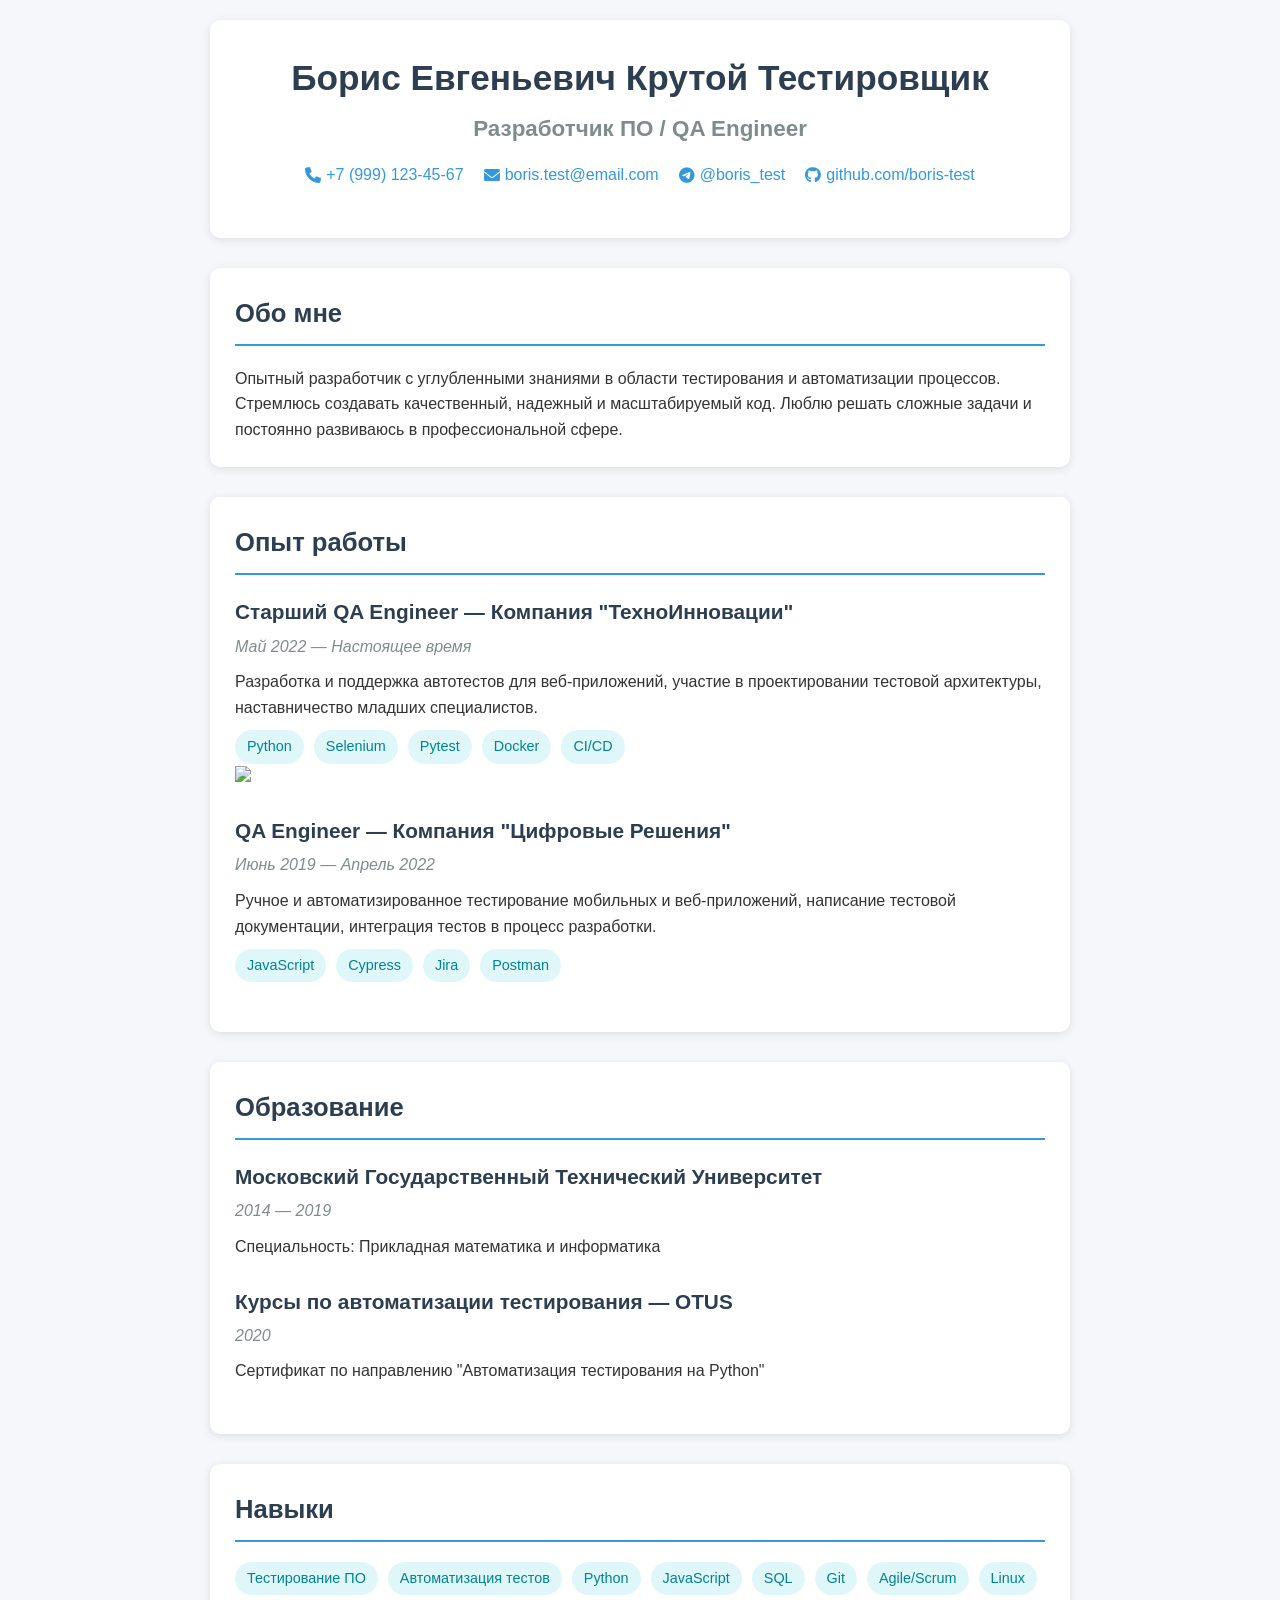
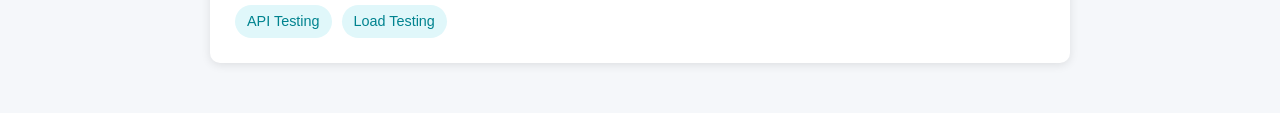
==== index.html @ 66f3059c "Update index.html" ====
<!DOCTYPE html>
<html lang="ru">
<head>
    <meta charset="UTF-8">
    <meta name="viewport" content="width=device-width, initial-scale=1.0">
    <title>Резюме — Борис Евгеньевич Крутой Тестировщик</title>
    <style>
        /* Сброс стилей */
        * {
            margin: 0;
            padding: 0;
            box-sizing: border-box;
            font-family: 'Segoe UI', Tahoma, Geneva, Verdana, sans-serif;
        }

        body {
            background-color: #f5f7fa;
            color: #333;
            line-height: 1.6;
        }

        .container {
            max-width: 900px;
            margin: 0 auto;
            padding: 20px;
        }

        /* Шапка */
        header {
            text-align: center;
            padding: 30px 0;
            background-color: #fff;
            border-radius: 10px;
            box-shadow: 0 2px 10px rgba(0, 0, 0, 0.1);
            margin-bottom: 30px;
        }

        header h1 {
            font-size: 2.2rem;
            color: #2c3e50;
            margin-bottom: 5px;
        }

        header h2 {
            font-size: 1.4rem;
            color: #7f8c8d;
            margin-bottom: 15px;
        }

        /* Контакты */
        .contacts {
            display: flex;
            justify-content: center;
            gap: 20px;
            margin-bottom: 20px;
            flex-wrap: wrap;
        }

        .contact-item {
            display: flex;
            align-items: center;
            color: #3498db;
            text-decoration: none;
        }

        .contact-item i {
            margin-right: 5px;
        }

        /* Основной контент */
        .section {
            background-color: #fff;
            border-radius: 10px;
            box-shadow: 0 2px 10px rgba(0, 0, 0, 0.1);
            padding: 25px;
            margin-bottom: 30px;
        }

        .section h2 {
            color: #2c3e50;
            margin-bottom: 20px;
            font-size: 1.6rem;
            border-bottom: 2px solid #3498db;
            padding-bottom: 10px;
        }

        /* Опыт работы */
        .job {
            margin-bottom: 25px;
        }

        .job h3 {
            color: #2c3e50;
            font-size: 1.3rem;
            margin-bottom: 5px;
        }

        .job .period {
            color: #7f8c8d;
            font-style: italic;
            margin-bottom: 10px;
        }

        .job p {
            margin-bottom: 10px;
        }

        /* Образование */
        .education-item {
            margin-bottom: 25px;
        }

        .education-item h3 {
            color: #2c3e50;
            font-size: 1.3rem;
            margin-bottom: 5px;
        }

        .education-item .period {
            color: #7f8c8d;
            font-style: italic;
            margin-bottom: 10px;
        }

        /* Навыки */
        .skills-list {
            display: flex;
            flex-wrap: wrap;
            gap: 10px;
        }

        .skill {
            background-color: #e0f7fa;
            color: #00838f;
            padding: 5px 12px;
            border-radius: 20px;
            font-size: 0.9rem;
        }

        /* Адаптивность */
        @media (max-width: 768px) {
            .contacts {
                flex-direction: column;
                align-items: center;
            }

            .section {
                padding: 15px;
            }
        }
    </style>
    <link rel="stylesheet" href="https://cdnjs.cloudflare.com/ajax/libs/font-awesome/6.0.0-beta3/css/all.min.css">
</head>
<body>
    <div class="container">
        <header>
            <h1>Борис Евгеньевич Крутой Тестировщик</h1>
            <h2>Разработчик ПО / QA Engineer</h2>
            <div class="contacts">
                <a href="tel:+79991234567" class="contact-item">
                    <i class="fas fa-phone"></i> +7 (999) 123-45-67
                </a>
                <a href="mailto:boris.test@email.com" class="contact-item">
                    <i class="fas fa-envelope"></i> boris.test@email.com
                </a>
                <a href="https://t.me/boris_test" target="_blank" class="contact-item">
                    <i class="fab fa-telegram"></i> @boris_test
                </a>
                <a href="https://github.com/boris-test" target="_blank" class="contact-item">
                    <i class="fab fa-github"></i> github.com/boris-test
                </a>
            </div>
        </header>

        <section class="section">
            <h2>Обо мне</h2>
            <p>
                Опытный разработчик с углубленными знаниями в области тестирования и автоматизации процессов.
                Стремлюсь создавать качественный, надежный и масштабируемый код.
                Люблю решать сложные задачи и постоянно развиваюсь в профессиональной сфере.
            </p>
        </section>

        <section class="section">
            <h2>Опыт работы</h2>

            <div class="job">
                <h3>Старший QA Engineer — Компания "ТехноИнновации"</h3>
                <div class="period">Май 2022 — Настоящее время</div>
                <p>Разработка и поддержка автотестов для веб-приложений, участие в проектировании тестовой архитектуры, наставничество младших специалистов.</p>
                <div class="skills-list">
                    <span class="skill">Python</span>
                    <span class="skill">Selenium</span>
                    <span class="skill">Pytest</span>
                    <span class="skill">Docker</span>
                    <span class="skill">CI/CD</span>
                </div>
            <img src="https://www.google.ru/url?sa=i&url=https%3A%2F%2Flosyash-library.fandom.com%2Fru%2Fwiki%2F%25D0%259A%25D0%25BE%25D0%25BF%25D0%25B0%25D1%2582%25D1%258B%25D1%2587&psig=AOvVaw0lt6bCyB-f9NpQWe_VuQlO&ust=1757838283873000&source=images&cd=vfe&opi=89978449&ved=0CBUQjRxqFwoTCOiSsYWo1Y8DFQAAAAAdAAAAABAE"></img>
            </div>

            <div class="job">
                <h3>QA Engineer — Компания "Цифровые Решения"</h3>
                <div class="period">Июнь 2019 — Апрель 2022</div>
                <p>Ручное и автоматизированное тестирование мобильных и веб-приложений, написание тестовой документации, интеграция тестов в процесс разработки.</p>
                <div class="skills-list">
                    <span class="skill">JavaScript</span>
                    <span class="skill">Cypress</span>
                    <span class="skill">Jira</span>
                    <span class="skill">Postman</span>
                </div>
            </div>
        </section>

        <section class="section">
            <h2>Образование</h2>

            <div class="education-item">
                <h3>Московский Государственный Технический Университет</h3>
                <div class="period">2014 — 2019</div>
                <p>Специальность: Прикладная математика и информатика</p>
            </div>

            <div class="education-item">
                <h3>Курсы по автоматизации тестирования — OTUS</h3>
                <div class="period">2020</div>
                <p>Сертификат по направлению "Автоматизация тестирования на Python"</p>
            </div>
        </section>

        <section class="section">
            <h2>Навыки</h2>
            <div class="skills-list">
                <span class="skill">Тестирование ПО</span>
                <span class="skill">Автоматизация тестов</span>
                <span class="skill">Python</span>
                <span class="skill">JavaScript</span>
                <span class="skill">SQL</span>
                <span class="skill">Git</span>
                <span class="skill">Agile/Scrum</span>
                <span class="skill">Linux</span>
                <span class="skill">API Testing</span>
                <span class="skill">Load Testing</span>
            </div>
        </section>
    </div>
</body>
</html>
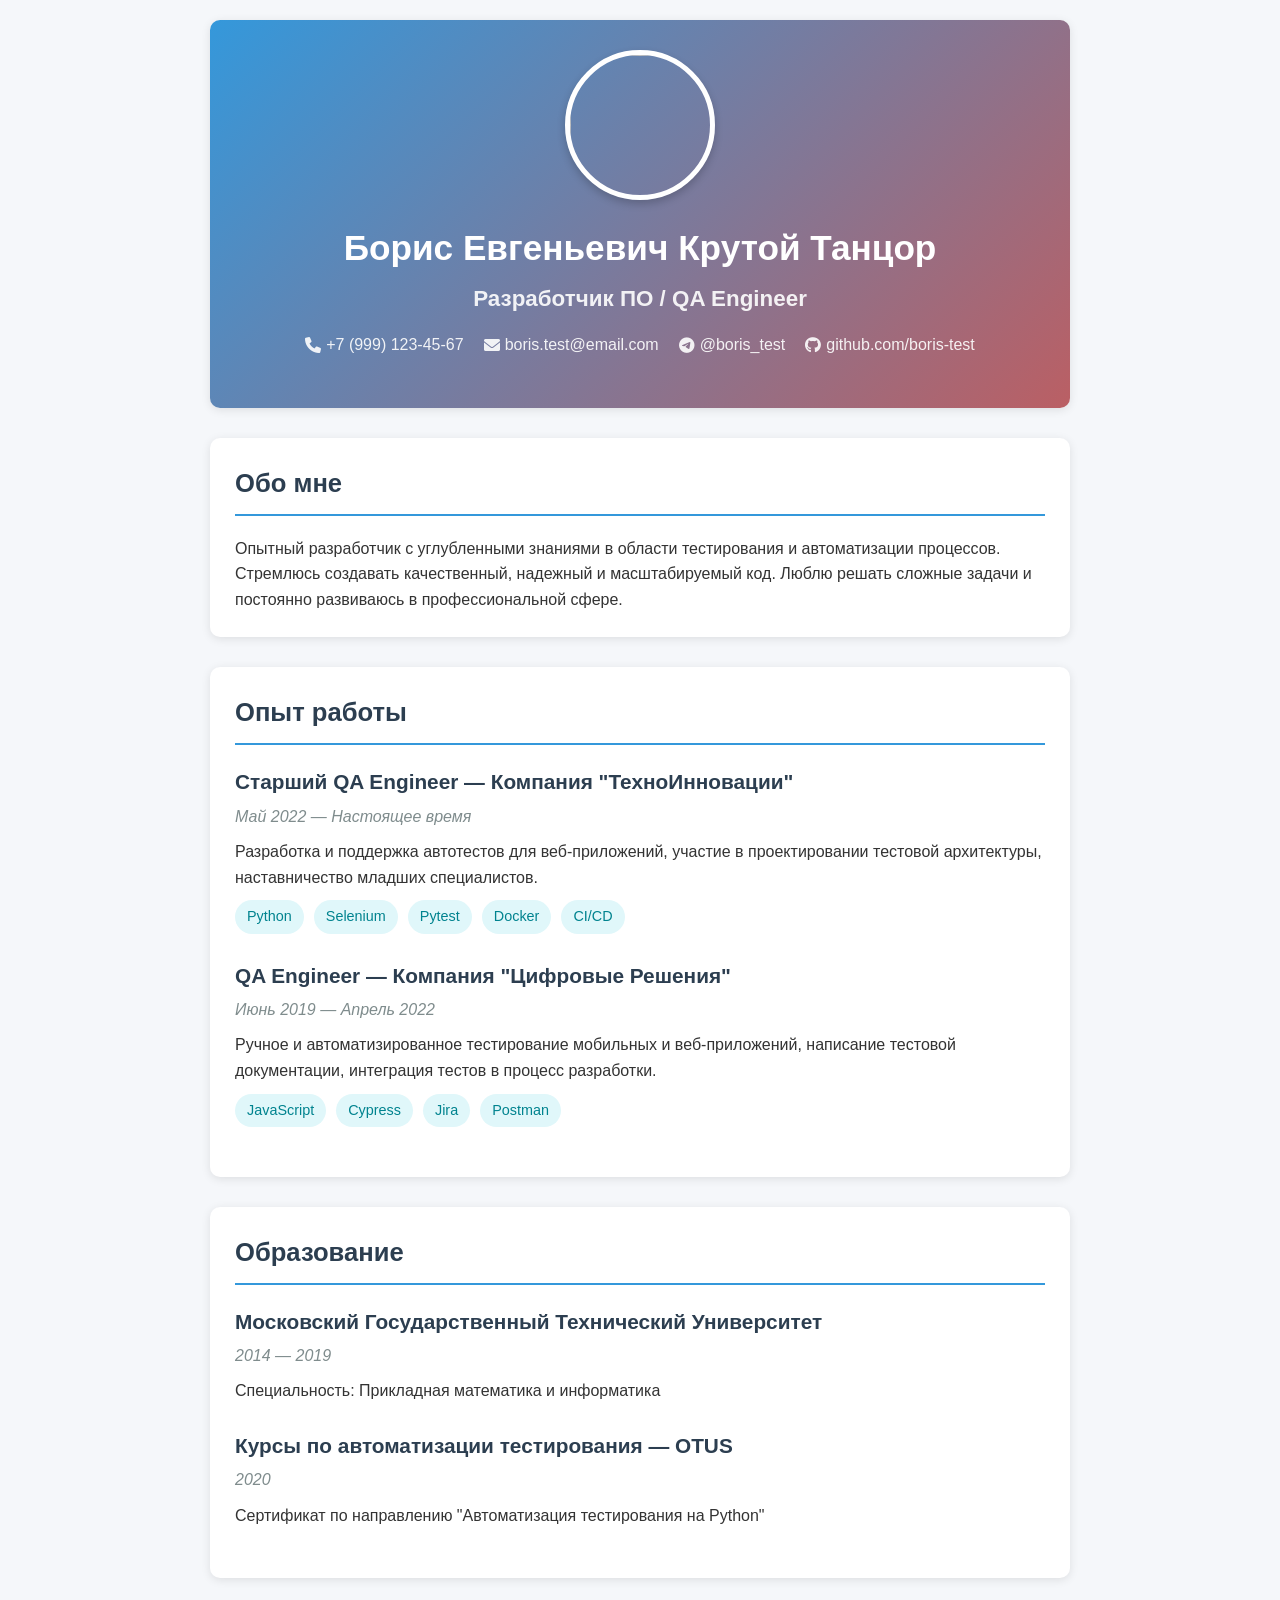
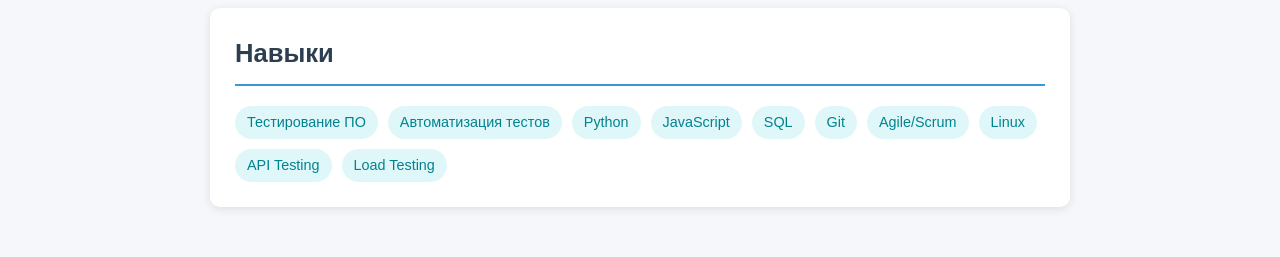
==== commit 364a24b7: "Update index.html" ====
--- a/index.html
+++ b/index.html
@@ -3,7 +3,7 @@
 <head>
     <meta charset="UTF-8">
     <meta name="viewport" content="width=device-width, initial-scale=1.0">
-    <title>Резюме — Борис Евгеньевич Крутой Тестировщик</title>
+    <title>Резюме — Борис Евгеньевич Крутой Танцор</title>
     <style>
         /* Сброс стилей */
         * {
@@ -25,26 +25,46 @@
             padding: 20px;
         }
 
-        /* Шапка */
+        /* Шапка с диско-эффектом */
         header {
             text-align: center;
             padding: 30px 0;
-            background-color: #fff;
+            background: linear-gradient(-45deg, #3498db, #9b59b6, #e74c3c, #3498db);
+            background-size: 400% 400%;
             border-radius: 10px;
             box-shadow: 0 2px 10px rgba(0, 0, 0, 0.1);
             margin-bottom: 30px;
+            color: white;
+            animation: gradient 15s ease infinite;
+        }
+
+        @keyframes gradient {
+            0% { background-position: 0% 50%; }
+            50% { background-position: 100% 50%; }
+            100% { background-position: 0% 50%; }
         }
 
         header h1 {
             font-size: 2.2rem;
-            color: #2c3e50;
             margin-bottom: 5px;
         }
 
         header h2 {
             font-size: 1.4rem;
-            color: #7f8c8d;
             margin-bottom: 15px;
+            opacity: 0.9;
+        }
+
+        /* Фото */
+        .photo {
+            width: 150px;
+            height: 150px;
+            border-radius: 50%;
+            object-fit: cover;
+            border: 5px solid white;
+            box-shadow: 0 4px 8px rgba(0, 0, 0, 0.2);
+            margin: 0 auto 20px;
+            display: block;
         }
 
         /* Контакты */
@@ -59,8 +79,14 @@
         .contact-item {
             display: flex;
             align-items: center;
-            color: #3498db;
+            color: white;
             text-decoration: none;
+            opacity: 0.9;
+            transition: opacity 0.3s;
+        }
+
+        .contact-item:hover {
+            opacity: 1;
         }
 
         .contact-item i {
@@ -154,7 +180,8 @@
 <body>
     <div class="container">
         <header>
-            <h1>Борис Евгеньевич Крутой Тестировщик</h1>
+            <img src="https://www.meme-arsenal.com/memes/cde3b33da895db4797d866ee30918ec6.jpg" class="photo">
+            <h1>Борис Евгеньевич Крутой Танцор</h1>
             <h2>Разработчик ПО / QA Engineer</h2>
             <div class="contacts">
                 <a href="tel:+79991234567" class="contact-item">
@@ -195,7 +222,6 @@
                     <span class="skill">Docker</span>
                     <span class="skill">CI/CD</span>
                 </div>
-            <img src="https://www.google.ru/url?sa=i&url=https%3A%2F%2Flosyash-library.fandom.com%2Fru%2Fwiki%2F%25D0%259A%25D0%25BE%25D0%25BF%25D0%25B0%25D1%2582%25D1%258B%25D1%2587&psig=AOvVaw0lt6bCyB-f9NpQWe_VuQlO&ust=1757838283873000&source=images&cd=vfe&opi=89978449&ved=0CBUQjRxqFwoTCOiSsYWo1Y8DFQAAAAAdAAAAABAE"></img>
             </div>
 
             <div class="job">
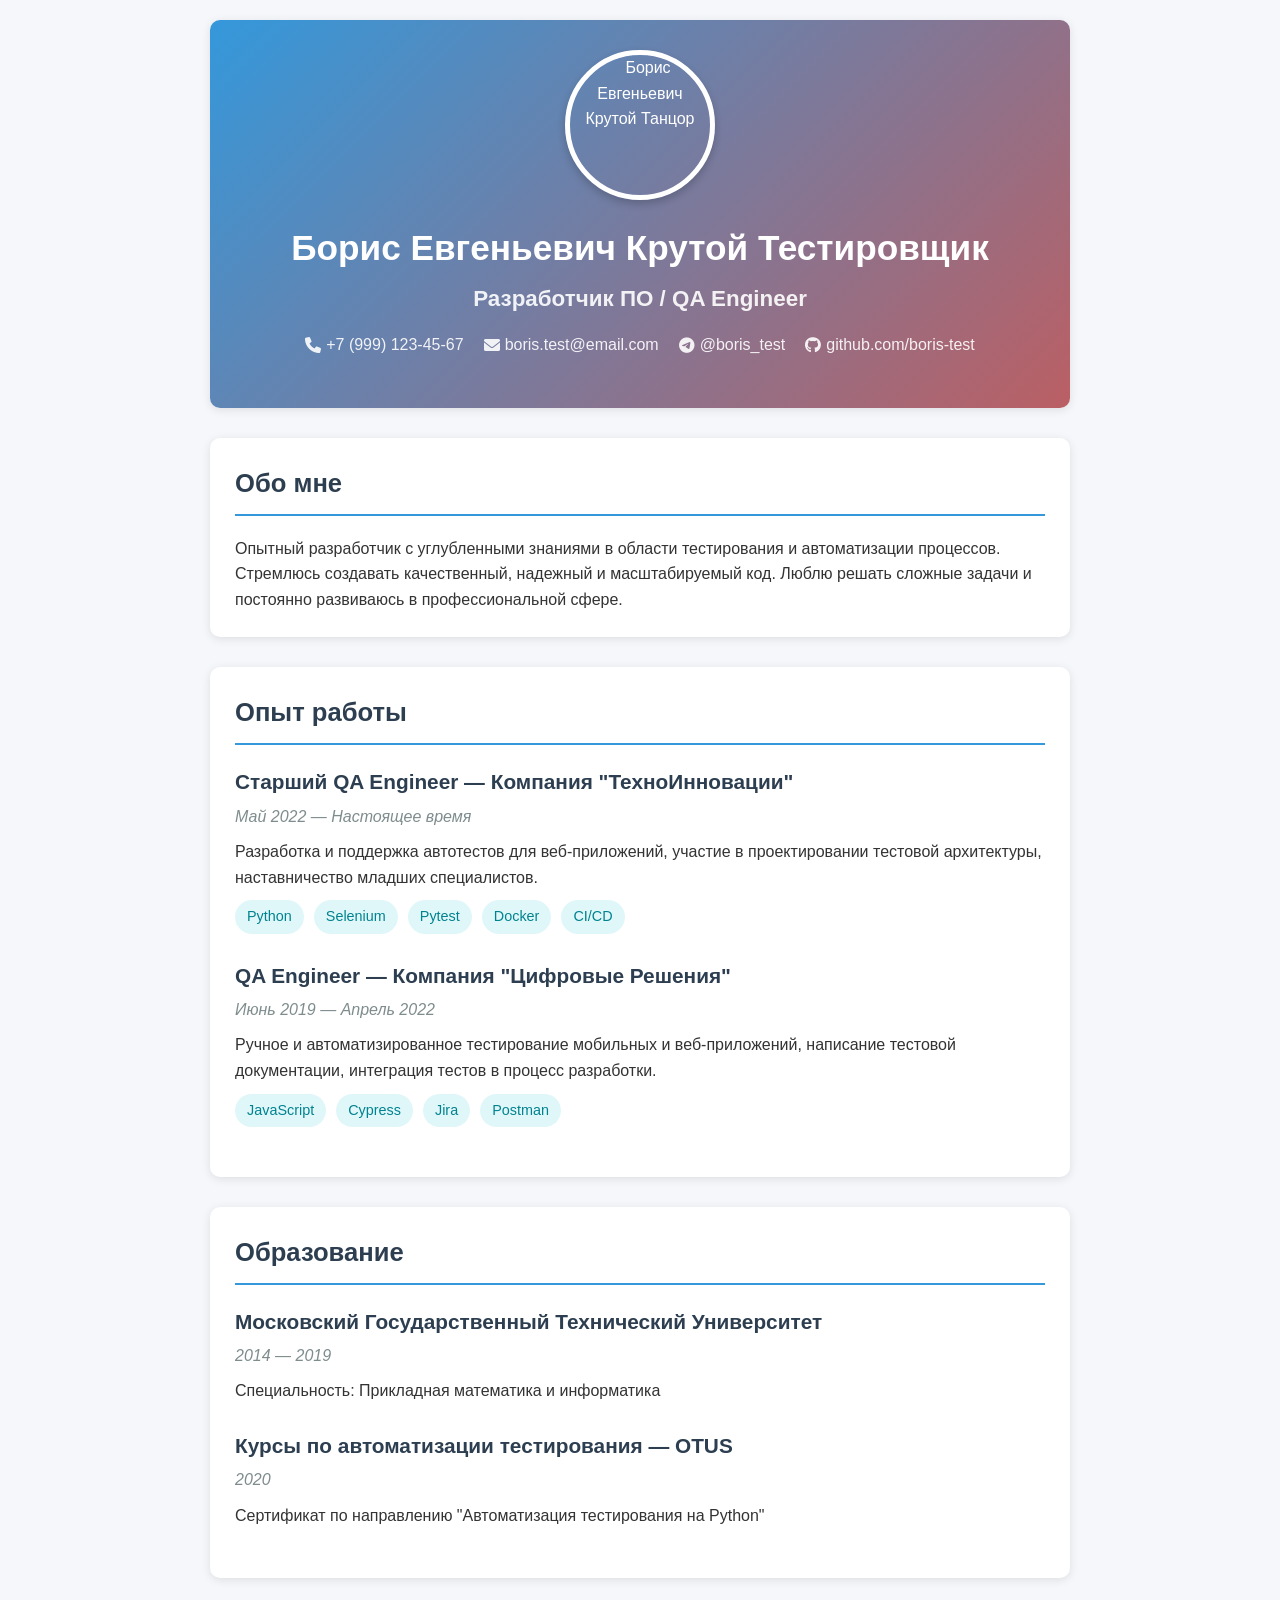
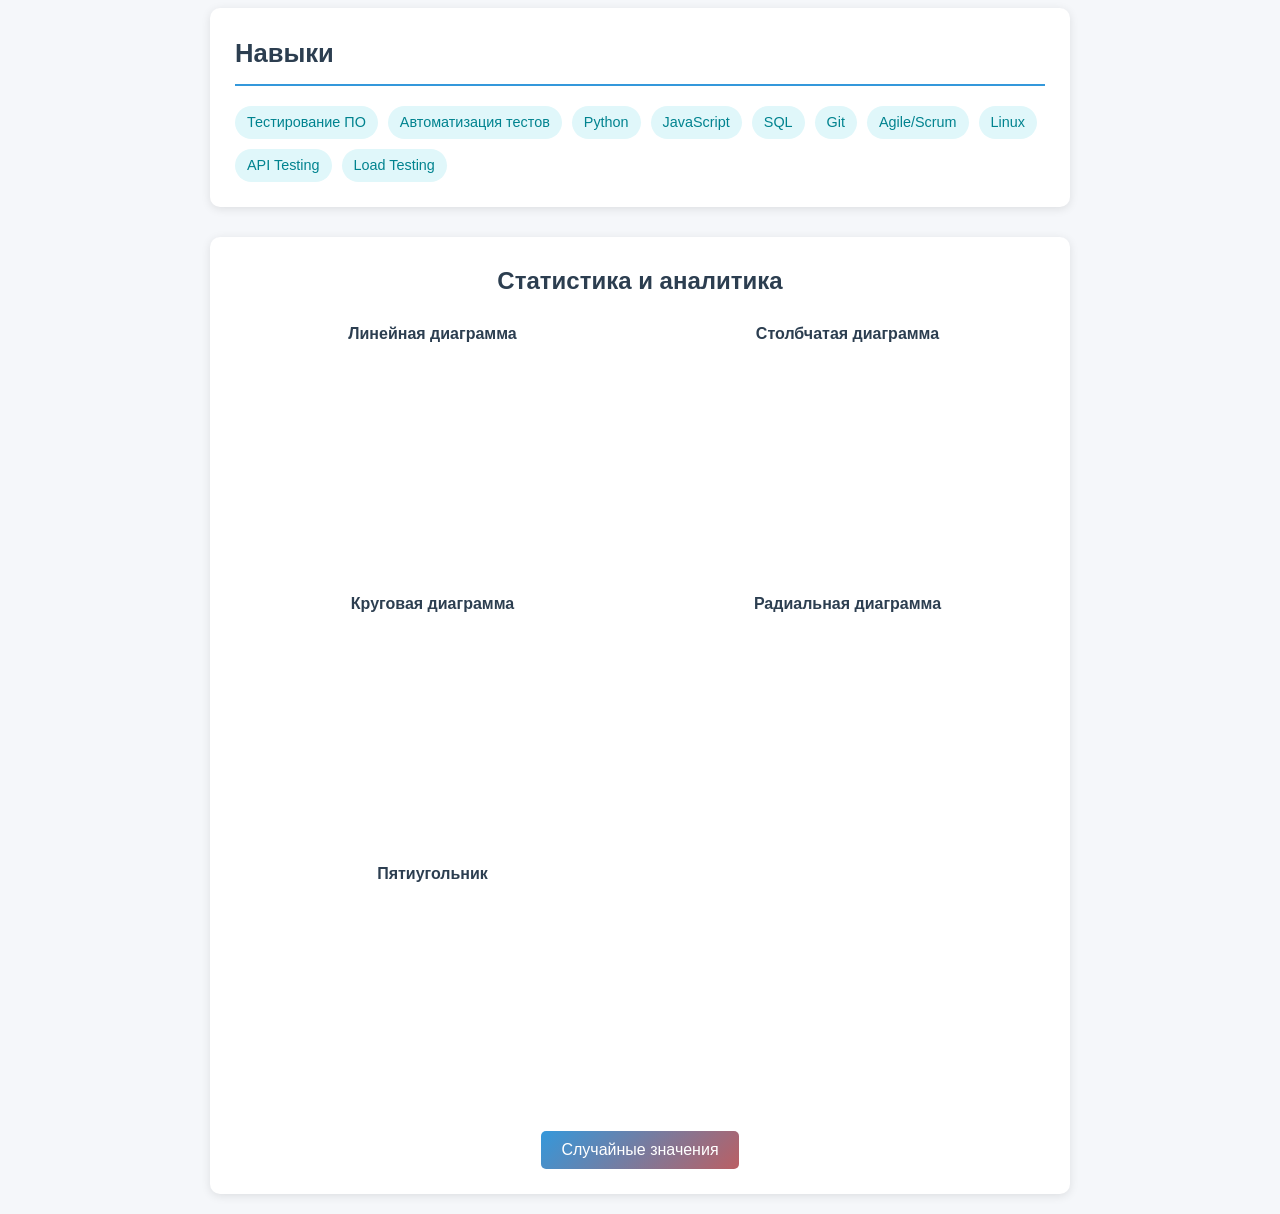
==== commit 52d59a19: "Update index.html" ====
--- a/index.html
+++ b/index.html
@@ -163,6 +163,55 @@
             font-size: 0.9rem;
         }
 
+        /* Футер с диаграммами */
+        footer {
+            background-color: #fff;
+            border-radius: 10px;
+            box-shadow: 0 2px 10px rgba(0, 0, 0, 0.1);
+            padding: 25px;
+            margin-top: 30px;
+        }
+
+        .charts-grid {
+            display: grid;
+            grid-template-columns: repeat(auto-fit, minmax(300px, 1fr));
+            gap: 20px;
+            margin-bottom: 20px;
+        }
+
+        .chart-container {
+            position: relative;
+            height: 250px;
+        }
+
+        .chart-title {
+            text-align: center;
+            margin-bottom: 10px;
+            color: #2c3e50;
+            font-weight: 600;
+        }
+
+        /* Кнопка */
+        .randomize-btn {
+            display: block;
+            margin: 20px auto 0;
+            padding: 10px 20px;
+            background: linear-gradient(-45deg, #3498db, #9b59b6, #e74c3c, #3498db);
+            background-size: 400% 400%;
+            color: white;
+            border: none;
+            border-radius: 5px;
+            cursor: pointer;
+            font-size: 1rem;
+            transition: all 0.3s;
+            animation: gradient 15s ease infinite;
+        }
+
+        .randomize-btn:hover {
+            transform: translateY(-2px);
+            box-shadow: 0 4px 8px rgba(0, 0, 0, 0.2);
+        }
+
         /* Адаптивность */
         @media (max-width: 768px) {
             .contacts {
@@ -170,8 +219,12 @@
                 align-items: center;
             }
 
-            .section {
+            .section, footer {
                 padding: 15px;
+            }
+
+            .charts-grid {
+                grid-template-columns: 1fr;
             }
         }
     </style>
@@ -180,8 +233,8 @@
 <body>
     <div class="container">
         <header>
-            <img src="https://www.meme-arsenal.com/memes/cde3b33da895db4797d866ee30918ec6.jpg" class="photo">
-            <h1>Борис Евгеньевич Крутой Танцор</h1>
+            <img src="https://www.meme-arsenal.com/memes/cde3b33da895db4797d866ee30918ec6.jpg" alt="Борис Евгеньевич Крутой Танцор" class="photo">
+            <h1>Борис Евгеньевич Крутой Тестировщик</h1>
             <h2>Разработчик ПО / QA Engineer</h2>
             <div class="contacts">
                 <a href="tel:+79991234567" class="contact-item">
@@ -268,6 +321,211 @@
                 <span class="skill">Load Testing</span>
             </div>
         </section>
+
+        <footer>
+            <h2 style="text-align: center; margin-bottom: 20px; color: #2c3e50;">Статистика и аналитика</h2>
+            <div class="charts-grid">
+                <div class="chart-container">
+                    <div class="chart-title">Линейная диаграмма</div>
+                    <canvas id="lineChart"></canvas>
+                </div>
+                <div class="chart-container">
+                    <div class="chart-title">Столбчатая диаграмма</div>
+                    <canvas id="barChart"></canvas>
+                </div>
+                <div class="chart-container">
+                    <div class="chart-title">Круговая диаграмма</div>
+                    <canvas id="pieChart"></canvas>
+                </div>
+                <div class="chart-container">
+                    <div class="chart-title">Радиальная диаграмма</div>
+                    <canvas id="radarChart"></canvas>
+                </div>
+                <div class="chart-container">
+                    <div class="chart-title">Пятиугольник</div>
+                    <canvas id="pentagonChart"></canvas>
+                </div>
+            </div>
+            <button class="randomize-btn" id="randomizeBtn">Случайные значения</button>
+        </footer>
     </div>
+
+    <script src="https://cdn.jsdelivr.net/npm/chart.js"></script>
+    <script>
+        // Начальные данные
+        let lineData = [10, 30, 50, 70, 90];
+        let barData = [20, 40, 60, 80, 100];
+        let pieData = [15, 35, 55];
+        let radarData = [25, 45, 65, 85, 10];
+        let pentagonData = [30, 50, 70, 90, 10];
+
+        // Создание диаграмм
+        const lineCtx = document.getElementById('lineChart').getContext('2d');
+        const barCtx = document.getElementById('barChart').getContext('2d');
+        const pieCtx = document.getElementById('pieChart').getContext('2d');
+        const radarCtx = document.getElementById('radarChart').getContext('2d');
+        const pentagonCtx = document.getElementById('pentagonChart').getContext('2d');
+
+        const lineChart = new Chart(lineCtx, {
+            type: 'line',
+            data: {
+                labels: ['Янв', 'Фев', 'Мар', 'Апр', 'Май'],
+                datasets: [{
+                    label: 'Значения',
+                    data: lineData,
+                    borderColor: 'rgba(52, 152, 219, 1)',
+                    backgroundColor: 'rgba(52, 152, 219, 0.2)',
+                    borderWidth: 2,
+                    fill: true,
+                    tension: 0.4
+                }]
+            },
+            options: {
+                responsive: true,
+                plugins: {
+                    tooltip: {
+                        callbacks: {
+                            label: function(context) {
+                                return context.parsed.y + ' %';
+                            }
+                        }
+                    }
+                }
+            }
+        });
+
+        const barChart = new Chart(barCtx, {
+            type: 'bar',
+            data: {
+                labels: ['Янв', 'Фев', 'Мар', 'Апр', 'Май'],
+                datasets: [{
+                    label: 'Значения',
+                    data: barData,
+                    backgroundColor: 'rgba(155, 89, 182, 0.7)',
+                    borderColor: 'rgba(155, 89, 182, 1)',
+                    borderWidth: 1
+                }]
+            },
+            options: {
+                responsive: true,
+                plugins: {
+                    tooltip: {
+                        callbacks: {
+                            label: function(context) {
+                                return context.parsed.y + ' %';
+                            }
+                        }
+                    }
+                }
+            }
+        });
+
+        const pieChart = new Chart(pieCtx, {
+            type: 'pie',
+            data: {
+                labels: ['A', 'B', 'C'],
+                datasets: [{
+                    label: 'Значения',
+                    data: pieData,
+                    backgroundColor: [
+                        'rgba(52, 152, 219, 0.7)',
+                        'rgba(155, 89, 182, 0.7)',
+                        'rgba(231, 76, 60, 0.7)'
+                    ],
+                    borderColor: [
+                        'rgba(52, 152, 219, 1)',
+                        'rgba(155, 89, 182, 1)',
+                        'rgba(231, 76, 60, 1)'
+                    ],
+                    borderWidth: 1
+                }]
+            },
+            options: {
+                responsive: true,
+                plugins: {
+                    tooltip: {
+                        callbacks: {
+                            label: function(context) {
+                                return context.label + ': ' + context.parsed + ' %';
+                            }
+                        }
+                    }
+                }
+            }
+        });
+
+        const radarChart = new Chart(radarCtx, {
+            type: 'radar',
+            data: {
+                labels: ['A', 'B', 'C', 'D', 'E'],
+                datasets: [{
+                    label: 'Значения',
+                    data: radarData,
+                    backgroundColor: 'rgba(231, 76, 60, 0.2)',
+                    borderColor: 'rgba(231, 76, 60, 1)',
+                    borderWidth: 2
+                }]
+            },
+            options: {
+                responsive: true,
+                plugins: {
+                    tooltip: {
+                        callbacks: {
+                            label: function(context) {
+                                return context.parsed.r + ' %';
+                            }
+                        }
+                    }
+                }
+            }
+        });
+
+        const pentagonChart = new Chart(pentagonCtx, {
+            type: 'radar',
+            data: {
+                labels: ['A', 'B', 'C', 'D', 'E'],
+                datasets: [{
+                    label: 'Значения',
+                    data: pentagonData,
+                    backgroundColor: 'rgba(46, 204, 113, 0.2)',
+                    borderColor: 'rgba(46, 204, 113, 1)',
+                    borderWidth: 2
+                }]
+            },
+            options: {
+                responsive: true,
+                plugins: {
+                    tooltip: {
+                        callbacks: {
+                            label: function(context) {
+                                return context.parsed.r + ' %';
+                            }
+                        }
+                    }
+                }
+            }
+        });
+
+        // Кнопка для генерации случайных значений
+        document.getElementById('randomizeBtn').addEventListener('click', function() {
+            lineData = Array(5).fill().map(() => Math.floor(Math.random() * 100) + 1);
+            barData = Array(5).fill().map(() => Math.floor(Math.random() * 100) + 1);
+            pieData = Array(3).fill().map(() => Math.floor(Math.random() * 100) + 1);
+            radarData = Array(5).fill().map(() => Math.floor(Math.random() * 100) + 1);
+            pentagonData = Array(5).fill().map(() => Math.floor(Math.random() * 100) + 1);
+
+            lineChart.data.datasets[0].data = lineData;
+            barChart.data.datasets[0].data = barData;
+            pieChart.data.datasets[0].data = pieData;
+            radarChart.data.datasets[0].data = radarData;
+            pentagonChart.data.datasets[0].data = pentagonData;
+
+            lineChart.update();
+            barChart.update();
+            pieChart.update();
+            radarChart.update();
+            pentagonChart.update();
+        });
+    </script>
 </body>
 </html>
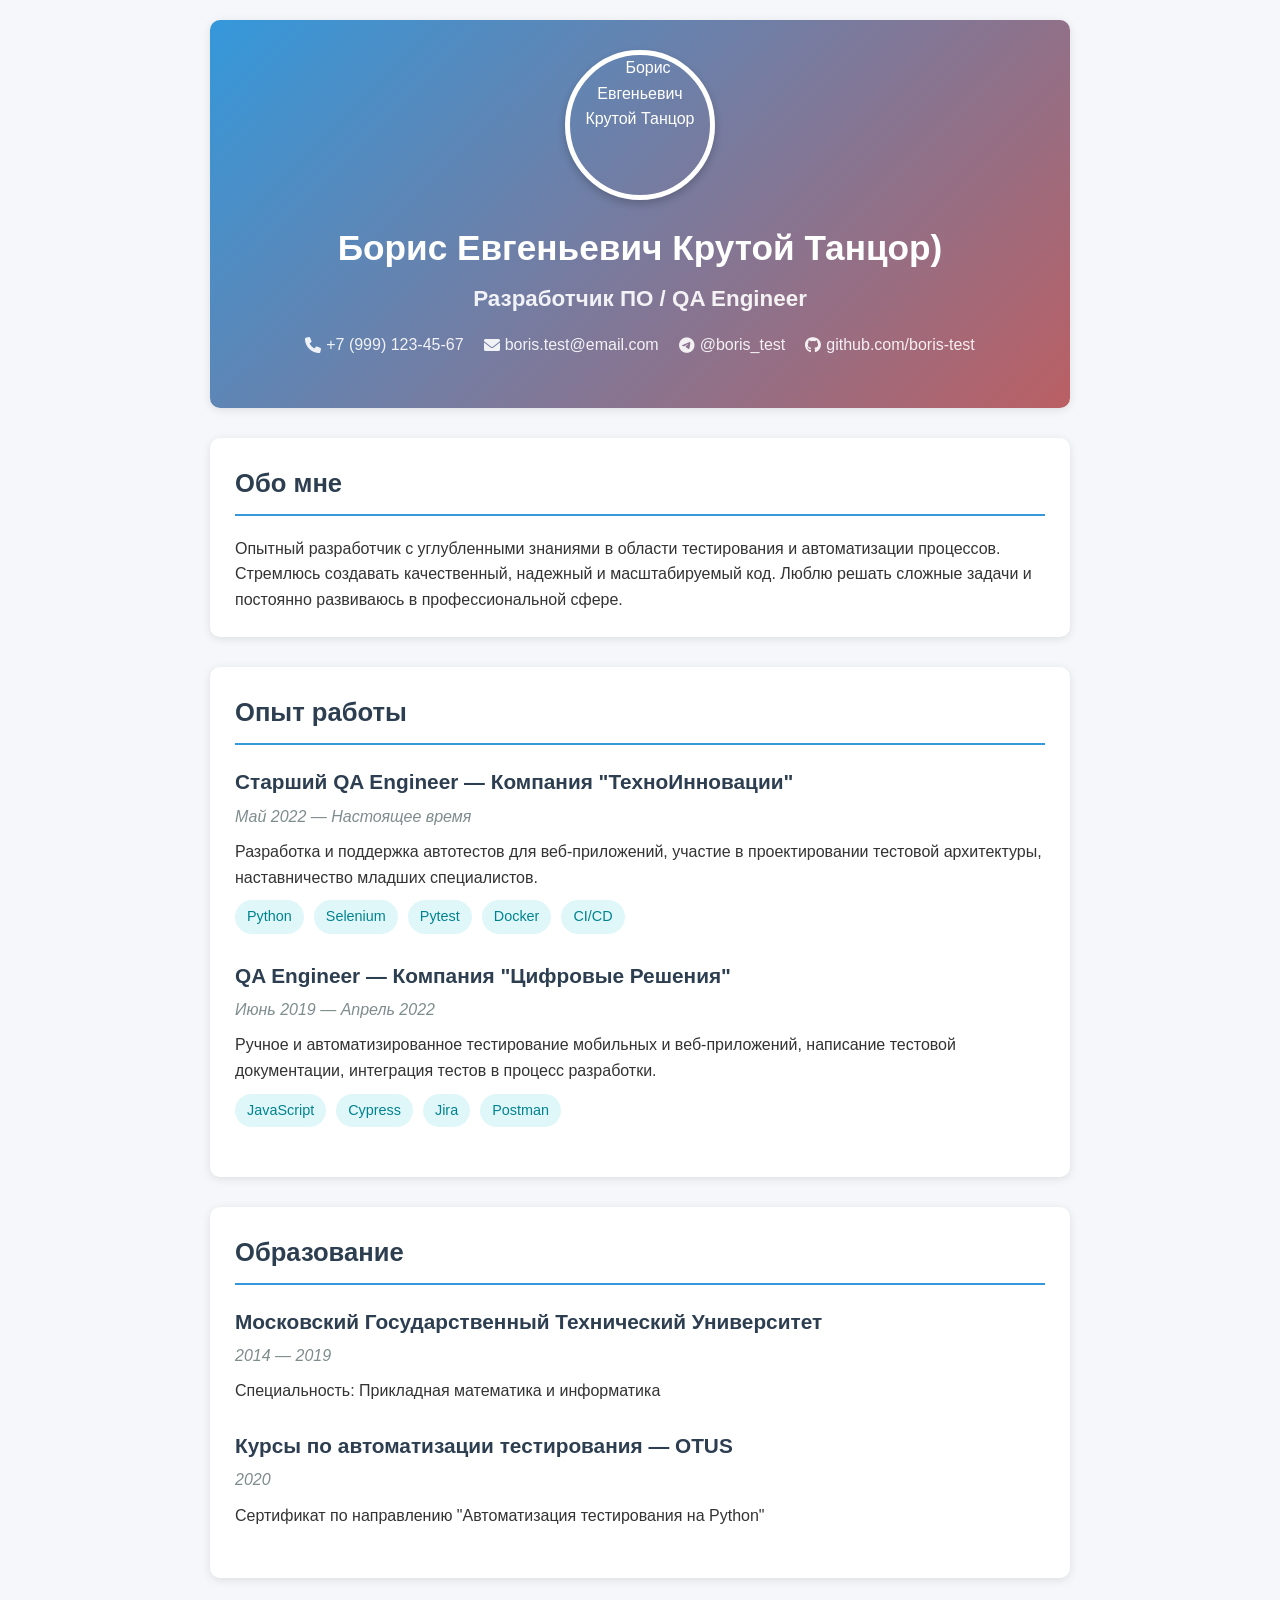
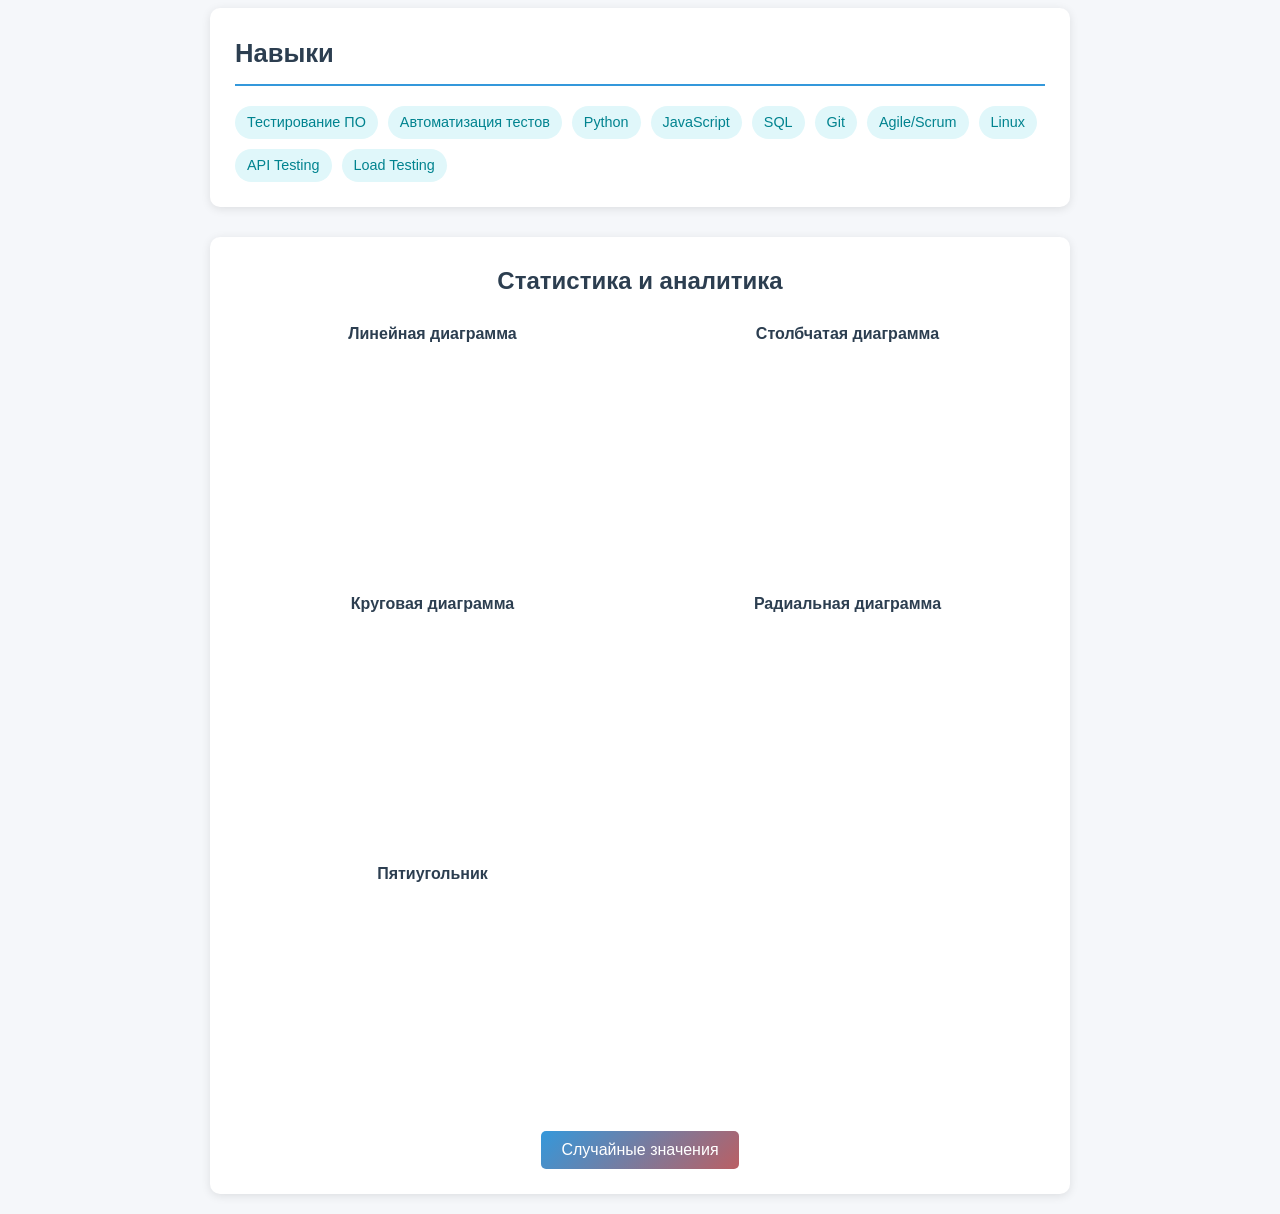
==== commit 78e348df: "Update index.html" ====
--- a/index.html
+++ b/index.html
@@ -234,7 +234,7 @@
     <div class="container">
         <header>
             <img src="https://www.meme-arsenal.com/memes/cde3b33da895db4797d866ee30918ec6.jpg" alt="Борис Евгеньевич Крутой Танцор" class="photo">
-            <h1>Борис Евгеньевич Крутой Тестировщик</h1>
+            <h1>Борис Евгеньевич Крутой Танцор)</h1>
             <h2>Разработчик ПО / QA Engineer</h2>
             <div class="contacts">
                 <a href="tel:+79991234567" class="contact-item">
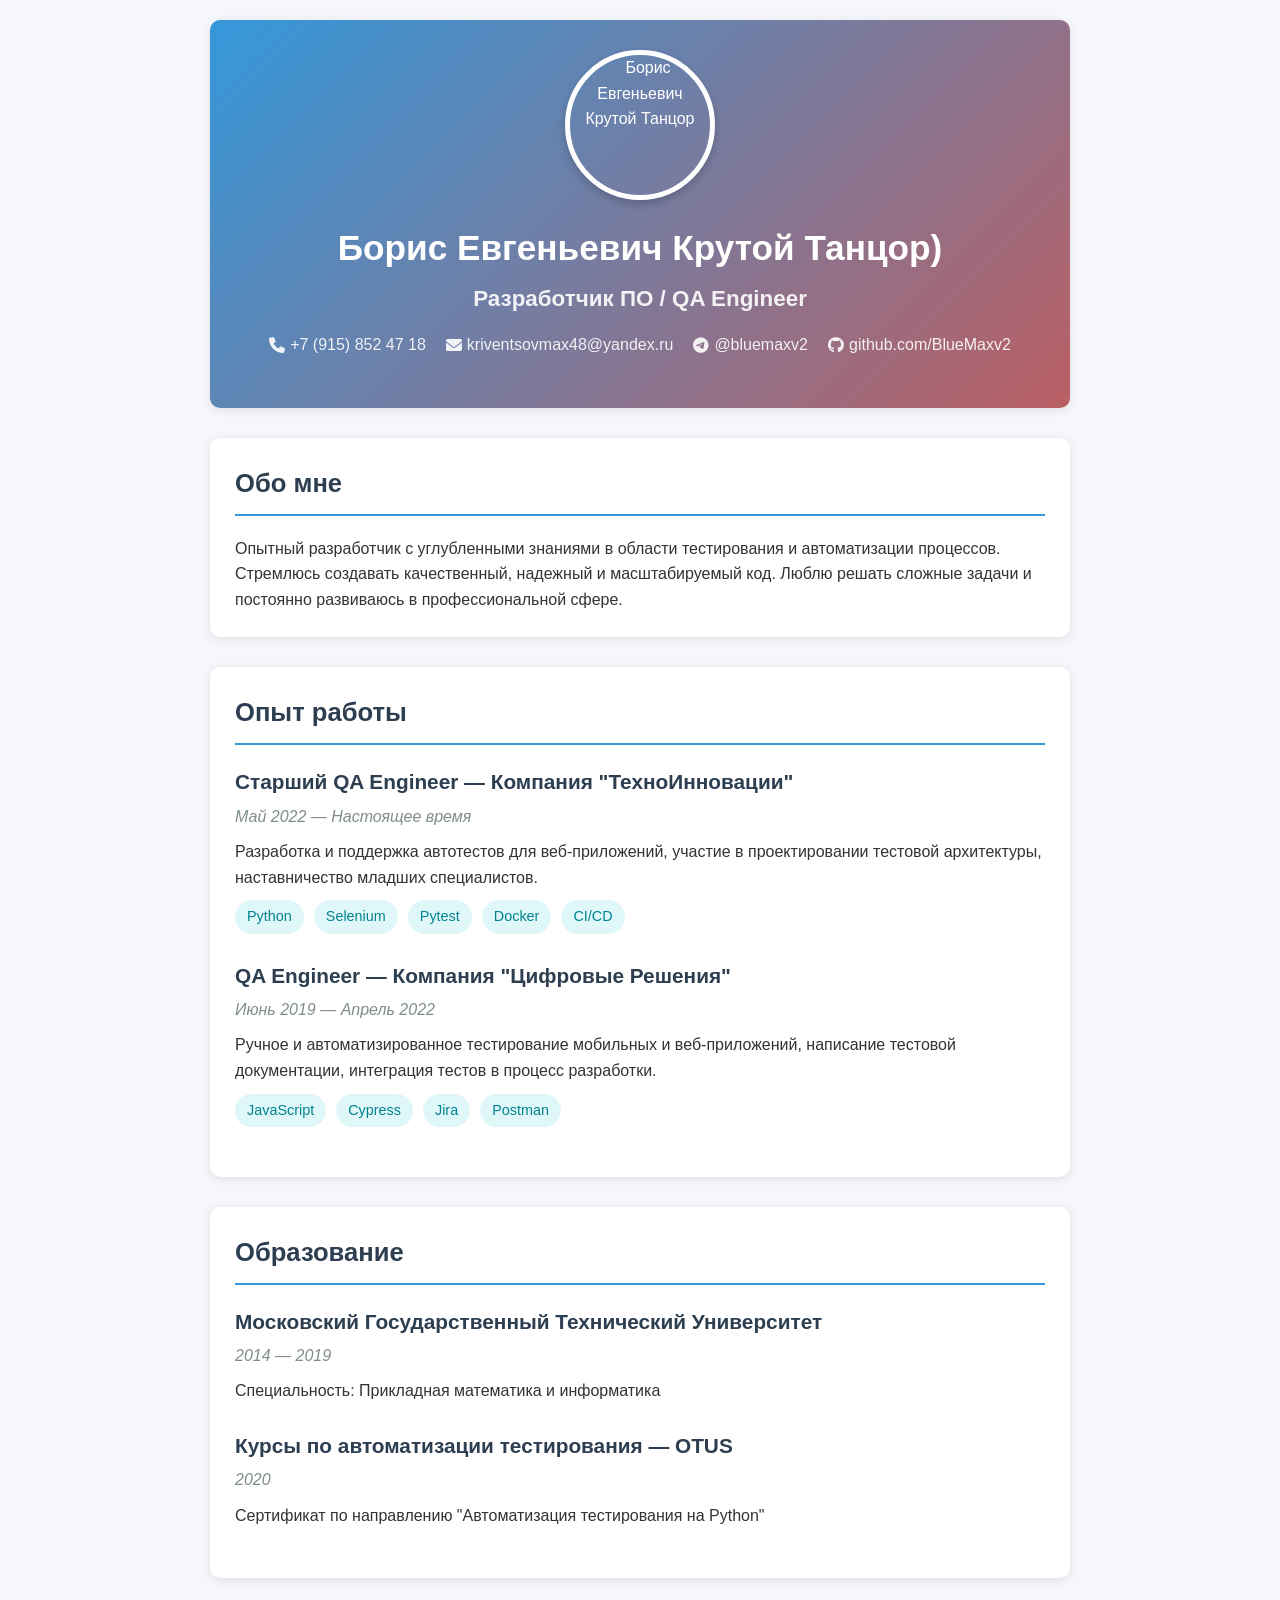
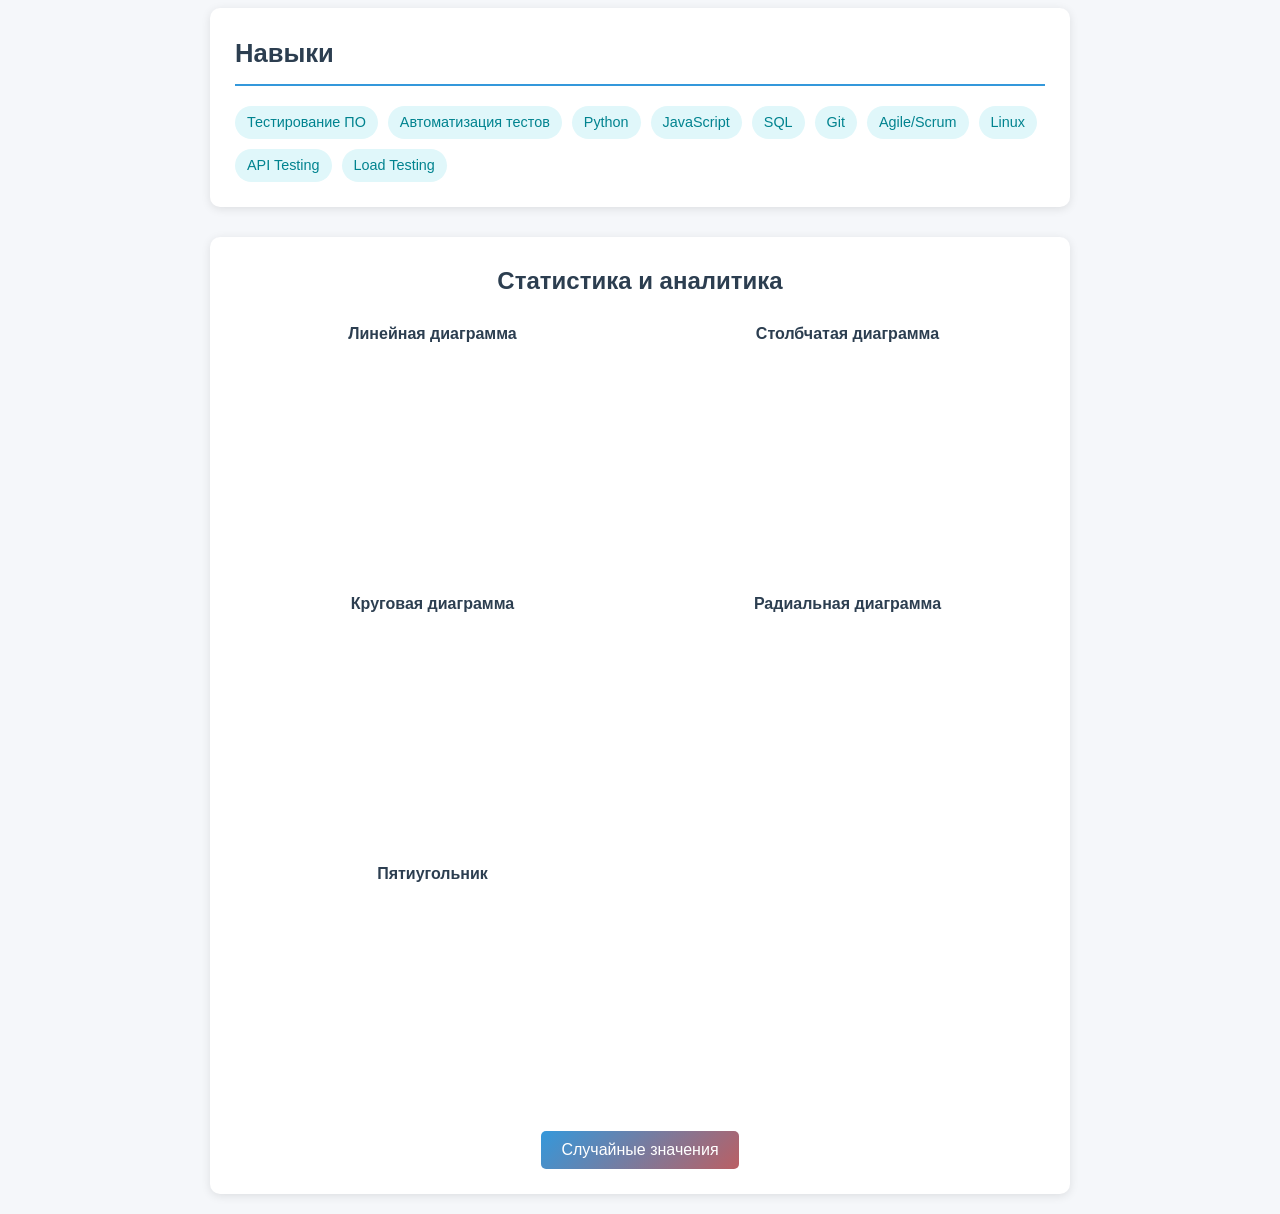
==== commit e63ac7ad: "Update index.html" ====
--- a/index.html
+++ b/index.html
@@ -237,17 +237,17 @@
             <h1>Борис Евгеньевич Крутой Танцор)</h1>
             <h2>Разработчик ПО / QA Engineer</h2>
             <div class="contacts">
-                <a href="tel:+79991234567" class="contact-item">
-                    <i class="fas fa-phone"></i> +7 (999) 123-45-67
+                <a href="tel:+79158524718" class="contact-item">
+                    <i class="fas fa-phone"></i> +7 (915) 852 47 18
                 </a>
-                <a href="mailto:boris.test@email.com" class="contact-item">
-                    <i class="fas fa-envelope"></i> boris.test@email.com
+                <a href="mailto:kriventsovmax48@yandex.ru" class="contact-item">
+                    <i class="fas fa-envelope"></i> kriventsovmax48@yandex.ru
                 </a>
-                <a href="https://t.me/boris_test" target="_blank" class="contact-item">
-                    <i class="fab fa-telegram"></i> @boris_test
+                <a href="https://t.me/bluemaxv2" target="_blank" class="contact-item">
+                    <i class="fab fa-telegram"></i> @bluemaxv2
                 </a>
-                <a href="https://github.com/boris-test" target="_blank" class="contact-item">
-                    <i class="fab fa-github"></i> github.com/boris-test
+                <a href="https://github.com/BlueMaxv2" target="_blank" class="contact-item">
+                    <i class="fab fa-github"></i> github.com/BlueMaxv2
                 </a>
             </div>
         </header>
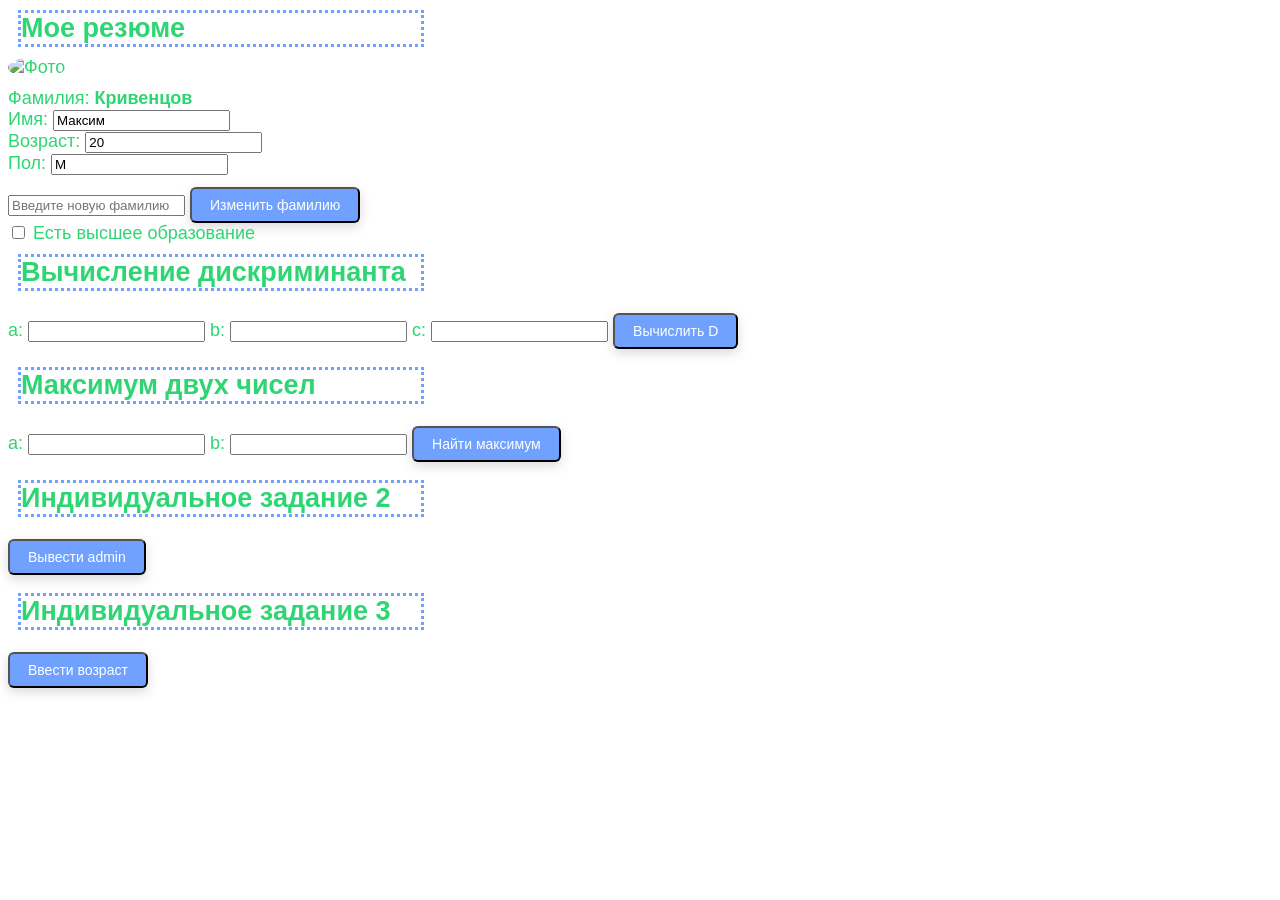
==== commit ca257392: "Initial commit: add resume project" ====
--- a/index.html
+++ b/index.html
@@ -1,531 +1,145 @@
 <!DOCTYPE html>
 <html lang="ru">
-<head>
-    <meta charset="UTF-8">
-    <meta name="viewport" content="width=device-width, initial-scale=1.0">
-    <title>Резюме — Борис Евгеньевич Крутой Танцор</title>
-    <style>
-        /* Сброс стилей */
-        * {
-            margin: 0;
-            padding: 0;
-            box-sizing: border-box;
-            font-family: 'Segoe UI', Tahoma, Geneva, Verdana, sans-serif;
-        }
+	<head>
+		<meta charset="UTF-8" />
+		<meta http-equiv="X-UA-Compatible" content="IE=edge" />
+		<meta name="viewport" content="width=device-width, initial-scale=1.0" />
+		<title>Пустая страница</title>
+		<link rel="stylesheet" href="style.css" />
+	</head>
+	<body>
 
-        body {
-            background-color: #f5f7fa;
-            color: #333;
-            line-height: 1.6;
-        }
+		<main>
+			<section id="resume-section">
+				<h2>Мое резюме</h2>
+				<img id="photo" src="https://randomuser.me/api/portraits/men/34.jpg" alt="Фото" width="120" style="border-radius:50%;margin-bottom:10px;">
+				<div>
+					<span>Фамилия: <b id="surname">Кривенцов</b></span><br>
+					<span>Имя: <input type="text" id="name-input" value="Максим" required></span><br>
+					<span>Возраст: <input type="number" id="age-input" value="20" min="0" required></span><br>
+					<span>Пол: <input type="text" id="gender-input" value="М" maxlength="1" required></span><br>
+				</div>
+				<input type="text" id="surname-input" placeholder="Введите новую фамилию">
+				<button id="change-surname">Изменить фамилию</button>
+				<br><label><input type="checkbox" id="edu-checkbox"> Есть высшее образование</label>
+				<br><button id="submit-btn" style="display:none;">Меня возьмут</button>
+				<div id="resume-msg" style="margin-top:10px;color:#e74c3c;"></div>
+			</section>
+		</main>
 
-        .container {
-            max-width: 900px;
-            margin: 0 auto;
-            padding: 20px;
-        }
+				<main>
+					<section>
+						<h2>Вычисление дискриминанта</h2>
+						<form id="d-form">
+							<label> a: <input type="number" id="a" required></label>
+							<label> b: <input type="number" id="b" required></label>
+							<label> c: <input type="number" id="c" required></label>
+							<button type="submit">Вычислить D</button>
+						</form>
+						<p id="d-result"></p>
+									</section>
 
-        /* Шапка с диско-эффектом */
-        header {
-            text-align: center;
-            padding: 30px 0;
-            background: linear-gradient(-45deg, #3498db, #9b59b6, #e74c3c, #3498db);
-            background-size: 400% 400%;
-            border-radius: 10px;
-            box-shadow: 0 2px 10px rgba(0, 0, 0, 0.1);
-            margin-bottom: 30px;
-            color: white;
-            animation: gradient 15s ease infinite;
-        }
+					<section>
+						<h2>Максимум двух чисел</h2>
+						<form id="max-form">
+							<label> a: <input type="number" id="max-a" required></label>
+							<label> b: <input type="number" id="max-b" required></label>
+							<button type="submit">Найти максимум</button>
+						</form>
+						<p id="max-result"></p>
+					</section>
+                    <section>
+						<h2>Индивидуальное задание 2</h2>
+							<button id="task2-btn">Вывести admin</button>
+							<p id="task2-result"></p>
+					</section>
 
-        @keyframes gradient {
-            0% { background-position: 0% 50%; }
-            50% { background-position: 100% 50%; }
-            100% { background-position: 0% 50%; }
-        }
+					<section>
+						<h2>Индивидуальное задание 3</h2>
+							<button id="task3-btn">Ввести возраст</button>
+							<p id="task3-result"></p>
+					</section>
+				</main>
+		<script>
 
-        header h1 {
-            font-size: 2.2rem;
-            margin-bottom: 5px;
-        }
 
-        header h2 {
-            font-size: 1.4rem;
-            margin-bottom: 15px;
-            opacity: 0.9;
-        }
+		document.addEventListener('DOMContentLoaded', function() {
+			document.getElementById('change-surname').onclick = function() {
+				const val = document.getElementById('surname-input').value.trim();
+				if(val) {
+					document.getElementById('surname').textContent = val;
+					document.getElementById('surname-input').value = '';
+				}
+			};
+			function validateForm() {
+				const name = document.getElementById('name-input').value.trim();
+				const age = document.getElementById('age-input').value.trim();
+				const gender = document.getElementById('gender-input').value.trim().toUpperCase();
+				let msg = '';
+				if(!/^[А-ЯA-Zа-яa-zЁё\-]+$/.test(name)) msg = 'Имя: только буквы';
+				else if(!/^\d+$/.test(age) || Number(age)<0) msg = 'Возраст: неотрицательное целое';
+				else if(!(gender==='М' || gender==='Ж')) msg = 'Пол: М или Ж';
+				document.getElementById('resume-msg').textContent = msg;
+				return !msg;
+			}
 
-        /* Фото */
-        .photo {
-            width: 150px;
-            height: 150px;
-            border-radius: 50%;
-            object-fit: cover;
-            border: 5px solid white;
-            box-shadow: 0 4px 8px rgba(0, 0, 0, 0.2);
-            margin: 0 auto 20px;
-            display: block;
-        }
+			function checkShowSubmit() {
+				if(validateForm()) {
+					document.getElementById('submit-btn').style.display = '';
+				} else {
+					document.getElementById('submit-btn').style.display = 'none';
+				}
+			}
 
-        /* Контакты */
-        .contacts {
-            display: flex;
-            justify-content: center;
-            gap: 20px;
-            margin-bottom: 20px;
-            flex-wrap: wrap;
-        }
+			document.getElementById('name-input').oninput = checkShowSubmit;
+			document.getElementById('age-input').oninput = checkShowSubmit;
+			document.getElementById('gender-input').oninput = checkShowSubmit;
 
-        .contact-item {
-            display: flex;
-            align-items: center;
-            color: white;
-            text-decoration: none;
-            opacity: 0.9;
-            transition: opacity 0.3s;
-        }
+	
+			document.getElementById('submit-btn').onclick = function() {
+				document.getElementById('edu-checkbox').disabled = true;
+				document.getElementById('resume-msg').textContent = 'Анкета отправлена!';
+			};
+		});
+		function calcD(a, b, c) {
+			return b * b - 4 * a * c;
+		}
 
-        .contact-item:hover {
-            opacity: 1;
-        }
+		function max(a, b) {
+			return a > b ? a : b;
+		}
 
-        .contact-item i {
-            margin-right: 5px;
-        }
+		document.getElementById('d-form').addEventListener('submit', function(e) {
+			e.preventDefault();
+			const a = parseFloat(document.getElementById('a').value);
+			const b = parseFloat(document.getElementById('b').value);
+			const c = parseFloat(document.getElementById('c').value);
+			const d = calcD(a, b, c);
+			document.getElementById('d-result').textContent = `D = ${d}`;
+		});
 
-        /* Основной контент */
-        .section {
-            background-color: #fff;
-            border-radius: 10px;
-            box-shadow: 0 2px 10px rgba(0, 0, 0, 0.1);
-            padding: 25px;
-            margin-bottom: 30px;
-        }
+		document.getElementById('max-form').addEventListener('submit', function(e) {
+			e.preventDefault();
+			const a = parseFloat(document.getElementById('max-a').value);
+			const b = parseFloat(document.getElementById('max-b').value);
+			const m = max(a, b);
+			document.getElementById('max-result').textContent = `Максимум: ${m}`;
+		});
+		document.getElementById('task2-btn').addEventListener('click', function() {
+			let name = "Максим";
+			let admin = name;
+			document.getElementById('task2-result').textContent = admin;
+		});
 
-        .section h2 {
-            color: #2c3e50;
-            margin-bottom: 20px;
-            font-size: 1.6rem;
-            border-bottom: 2px solid #3498db;
-            padding-bottom: 10px;
-        }
-
-        /* Опыт работы */
-        .job {
-            margin-bottom: 25px;
-        }
-
-        .job h3 {
-            color: #2c3e50;
-            font-size: 1.3rem;
-            margin-bottom: 5px;
-        }
-
-        .job .period {
-            color: #7f8c8d;
-            font-style: italic;
-            margin-bottom: 10px;
-        }
-
-        .job p {
-            margin-bottom: 10px;
-        }
-
-        /* Образование */
-        .education-item {
-            margin-bottom: 25px;
-        }
-
-        .education-item h3 {
-            color: #2c3e50;
-            font-size: 1.3rem;
-            margin-bottom: 5px;
-        }
-
-        .education-item .period {
-            color: #7f8c8d;
-            font-style: italic;
-            margin-bottom: 10px;
-        }
-
-        /* Навыки */
-        .skills-list {
-            display: flex;
-            flex-wrap: wrap;
-            gap: 10px;
-        }
-
-        .skill {
-            background-color: #e0f7fa;
-            color: #00838f;
-            padding: 5px 12px;
-            border-radius: 20px;
-            font-size: 0.9rem;
-        }
-
-        /* Футер с диаграммами */
-        footer {
-            background-color: #fff;
-            border-radius: 10px;
-            box-shadow: 0 2px 10px rgba(0, 0, 0, 0.1);
-            padding: 25px;
-            margin-top: 30px;
-        }
-
-        .charts-grid {
-            display: grid;
-            grid-template-columns: repeat(auto-fit, minmax(300px, 1fr));
-            gap: 20px;
-            margin-bottom: 20px;
-        }
-
-        .chart-container {
-            position: relative;
-            height: 250px;
-        }
-
-        .chart-title {
-            text-align: center;
-            margin-bottom: 10px;
-            color: #2c3e50;
-            font-weight: 600;
-        }
-
-        /* Кнопка */
-        .randomize-btn {
-            display: block;
-            margin: 20px auto 0;
-            padding: 10px 20px;
-            background: linear-gradient(-45deg, #3498db, #9b59b6, #e74c3c, #3498db);
-            background-size: 400% 400%;
-            color: white;
-            border: none;
-            border-radius: 5px;
-            cursor: pointer;
-            font-size: 1rem;
-            transition: all 0.3s;
-            animation: gradient 15s ease infinite;
-        }
-
-        .randomize-btn:hover {
-            transform: translateY(-2px);
-            box-shadow: 0 4px 8px rgba(0, 0, 0, 0.2);
-        }
-
-        /* Адаптивность */
-        @media (max-width: 768px) {
-            .contacts {
-                flex-direction: column;
-                align-items: center;
-            }
-
-            .section, footer {
-                padding: 15px;
-            }
-
-            .charts-grid {
-                grid-template-columns: 1fr;
-            }
-        }
-    </style>
-    <link rel="stylesheet" href="https://cdnjs.cloudflare.com/ajax/libs/font-awesome/6.0.0-beta3/css/all.min.css">
-</head>
-<body>
-    <div class="container">
-        <header>
-            <img src="https://www.meme-arsenal.com/memes/cde3b33da895db4797d866ee30918ec6.jpg" alt="Борис Евгеньевич Крутой Танцор" class="photo">
-            <h1>Борис Евгеньевич Крутой Танцор)</h1>
-            <h2>Разработчик ПО / QA Engineer</h2>
-            <div class="contacts">
-                <a href="tel:+79158524718" class="contact-item">
-                    <i class="fas fa-phone"></i> +7 (915) 852 47 18
-                </a>
-                <a href="mailto:kriventsovmax48@yandex.ru" class="contact-item">
-                    <i class="fas fa-envelope"></i> kriventsovmax48@yandex.ru
-                </a>
-                <a href="https://t.me/bluemaxv2" target="_blank" class="contact-item">
-                    <i class="fab fa-telegram"></i> @bluemaxv2
-                </a>
-                <a href="https://github.com/BlueMaxv2" target="_blank" class="contact-item">
-                    <i class="fab fa-github"></i> github.com/BlueMaxv2
-                </a>
-            </div>
-        </header>
-
-        <section class="section">
-            <h2>Обо мне</h2>
-            <p>
-                Опытный разработчик с углубленными знаниями в области тестирования и автоматизации процессов.
-                Стремлюсь создавать качественный, надежный и масштабируемый код.
-                Люблю решать сложные задачи и постоянно развиваюсь в профессиональной сфере.
-            </p>
-        </section>
-
-        <section class="section">
-            <h2>Опыт работы</h2>
-
-            <div class="job">
-                <h3>Старший QA Engineer — Компания "ТехноИнновации"</h3>
-                <div class="period">Май 2022 — Настоящее время</div>
-                <p>Разработка и поддержка автотестов для веб-приложений, участие в проектировании тестовой архитектуры, наставничество младших специалистов.</p>
-                <div class="skills-list">
-                    <span class="skill">Python</span>
-                    <span class="skill">Selenium</span>
-                    <span class="skill">Pytest</span>
-                    <span class="skill">Docker</span>
-                    <span class="skill">CI/CD</span>
-                </div>
-            </div>
-
-            <div class="job">
-                <h3>QA Engineer — Компания "Цифровые Решения"</h3>
-                <div class="period">Июнь 2019 — Апрель 2022</div>
-                <p>Ручное и автоматизированное тестирование мобильных и веб-приложений, написание тестовой документации, интеграция тестов в процесс разработки.</p>
-                <div class="skills-list">
-                    <span class="skill">JavaScript</span>
-                    <span class="skill">Cypress</span>
-                    <span class="skill">Jira</span>
-                    <span class="skill">Postman</span>
-                </div>
-            </div>
-        </section>
-
-        <section class="section">
-            <h2>Образование</h2>
-
-            <div class="education-item">
-                <h3>Московский Государственный Технический Университет</h3>
-                <div class="period">2014 — 2019</div>
-                <p>Специальность: Прикладная математика и информатика</p>
-            </div>
-
-            <div class="education-item">
-                <h3>Курсы по автоматизации тестирования — OTUS</h3>
-                <div class="period">2020</div>
-                <p>Сертификат по направлению "Автоматизация тестирования на Python"</p>
-            </div>
-        </section>
-
-        <section class="section">
-            <h2>Навыки</h2>
-            <div class="skills-list">
-                <span class="skill">Тестирование ПО</span>
-                <span class="skill">Автоматизация тестов</span>
-                <span class="skill">Python</span>
-                <span class="skill">JavaScript</span>
-                <span class="skill">SQL</span>
-                <span class="skill">Git</span>
-                <span class="skill">Agile/Scrum</span>
-                <span class="skill">Linux</span>
-                <span class="skill">API Testing</span>
-                <span class="skill">Load Testing</span>
-            </div>
-        </section>
-
-        <footer>
-            <h2 style="text-align: center; margin-bottom: 20px; color: #2c3e50;">Статистика и аналитика</h2>
-            <div class="charts-grid">
-                <div class="chart-container">
-                    <div class="chart-title">Линейная диаграмма</div>
-                    <canvas id="lineChart"></canvas>
-                </div>
-                <div class="chart-container">
-                    <div class="chart-title">Столбчатая диаграмма</div>
-                    <canvas id="barChart"></canvas>
-                </div>
-                <div class="chart-container">
-                    <div class="chart-title">Круговая диаграмма</div>
-                    <canvas id="pieChart"></canvas>
-                </div>
-                <div class="chart-container">
-                    <div class="chart-title">Радиальная диаграмма</div>
-                    <canvas id="radarChart"></canvas>
-                </div>
-                <div class="chart-container">
-                    <div class="chart-title">Пятиугольник</div>
-                    <canvas id="pentagonChart"></canvas>
-                </div>
-            </div>
-            <button class="randomize-btn" id="randomizeBtn">Случайные значения</button>
-        </footer>
-    </div>
-
-    <script src="https://cdn.jsdelivr.net/npm/chart.js"></script>
-    <script>
-        // Начальные данные
-        let lineData = [10, 30, 50, 70, 90];
-        let barData = [20, 40, 60, 80, 100];
-        let pieData = [15, 35, 55];
-        let radarData = [25, 45, 65, 85, 10];
-        let pentagonData = [30, 50, 70, 90, 10];
-
-        // Создание диаграмм
-        const lineCtx = document.getElementById('lineChart').getContext('2d');
-        const barCtx = document.getElementById('barChart').getContext('2d');
-        const pieCtx = document.getElementById('pieChart').getContext('2d');
-        const radarCtx = document.getElementById('radarChart').getContext('2d');
-        const pentagonCtx = document.getElementById('pentagonChart').getContext('2d');
-
-        const lineChart = new Chart(lineCtx, {
-            type: 'line',
-            data: {
-                labels: ['Янв', 'Фев', 'Мар', 'Апр', 'Май'],
-                datasets: [{
-                    label: 'Значения',
-                    data: lineData,
-                    borderColor: 'rgba(52, 152, 219, 1)',
-                    backgroundColor: 'rgba(52, 152, 219, 0.2)',
-                    borderWidth: 2,
-                    fill: true,
-                    tension: 0.4
-                }]
-            },
-            options: {
-                responsive: true,
-                plugins: {
-                    tooltip: {
-                        callbacks: {
-                            label: function(context) {
-                                return context.parsed.y + ' %';
-                            }
-                        }
-                    }
-                }
-            }
-        });
-
-        const barChart = new Chart(barCtx, {
-            type: 'bar',
-            data: {
-                labels: ['Янв', 'Фев', 'Мар', 'Апр', 'Май'],
-                datasets: [{
-                    label: 'Значения',
-                    data: barData,
-                    backgroundColor: 'rgba(155, 89, 182, 0.7)',
-                    borderColor: 'rgba(155, 89, 182, 1)',
-                    borderWidth: 1
-                }]
-            },
-            options: {
-                responsive: true,
-                plugins: {
-                    tooltip: {
-                        callbacks: {
-                            label: function(context) {
-                                return context.parsed.y + ' %';
-                            }
-                        }
-                    }
-                }
-            }
-        });
-
-        const pieChart = new Chart(pieCtx, {
-            type: 'pie',
-            data: {
-                labels: ['A', 'B', 'C'],
-                datasets: [{
-                    label: 'Значения',
-                    data: pieData,
-                    backgroundColor: [
-                        'rgba(52, 152, 219, 0.7)',
-                        'rgba(155, 89, 182, 0.7)',
-                        'rgba(231, 76, 60, 0.7)'
-                    ],
-                    borderColor: [
-                        'rgba(52, 152, 219, 1)',
-                        'rgba(155, 89, 182, 1)',
-                        'rgba(231, 76, 60, 1)'
-                    ],
-                    borderWidth: 1
-                }]
-            },
-            options: {
-                responsive: true,
-                plugins: {
-                    tooltip: {
-                        callbacks: {
-                            label: function(context) {
-                                return context.label + ': ' + context.parsed + ' %';
-                            }
-                        }
-                    }
-                }
-            }
-        });
-
-        const radarChart = new Chart(radarCtx, {
-            type: 'radar',
-            data: {
-                labels: ['A', 'B', 'C', 'D', 'E'],
-                datasets: [{
-                    label: 'Значения',
-                    data: radarData,
-                    backgroundColor: 'rgba(231, 76, 60, 0.2)',
-                    borderColor: 'rgba(231, 76, 60, 1)',
-                    borderWidth: 2
-                }]
-            },
-            options: {
-                responsive: true,
-                plugins: {
-                    tooltip: {
-                        callbacks: {
-                            label: function(context) {
-                                return context.parsed.r + ' %';
-                            }
-                        }
-                    }
-                }
-            }
-        });
-
-        const pentagonChart = new Chart(pentagonCtx, {
-            type: 'radar',
-            data: {
-                labels: ['A', 'B', 'C', 'D', 'E'],
-                datasets: [{
-                    label: 'Значения',
-                    data: pentagonData,
-                    backgroundColor: 'rgba(46, 204, 113, 0.2)',
-                    borderColor: 'rgba(46, 204, 113, 1)',
-                    borderWidth: 2
-                }]
-            },
-            options: {
-                responsive: true,
-                plugins: {
-                    tooltip: {
-                        callbacks: {
-                            label: function(context) {
-                                return context.parsed.r + ' %';
-                            }
-                        }
-                    }
-                }
-            }
-        });
-
-        // Кнопка для генерации случайных значений
-        document.getElementById('randomizeBtn').addEventListener('click', function() {
-            lineData = Array(5).fill().map(() => Math.floor(Math.random() * 100) + 1);
-            barData = Array(5).fill().map(() => Math.floor(Math.random() * 100) + 1);
-            pieData = Array(3).fill().map(() => Math.floor(Math.random() * 100) + 1);
-            radarData = Array(5).fill().map(() => Math.floor(Math.random() * 100) + 1);
-            pentagonData = Array(5).fill().map(() => Math.floor(Math.random() * 100) + 1);
-
-            lineChart.data.datasets[0].data = lineData;
-            barChart.data.datasets[0].data = barData;
-            pieChart.data.datasets[0].data = pieData;
-            radarChart.data.datasets[0].data = radarData;
-            pentagonChart.data.datasets[0].data = pentagonData;
-
-            lineChart.update();
-            barChart.update();
-            pieChart.update();
-            radarChart.update();
-            pentagonChart.update();
-        });
-    </script>
-</body>
+		document.getElementById('task3-btn').addEventListener('click', function() {
+			let age;
+			while (true) {
+				age = prompt("Введите ваш возраст:");
+				if (age === null) continue;
+				if (confirm(`Ваш возраст: ${age}?`)) break;
+			}
+			document.getElementById('task3-result').textContent = `Возраст подтверждён: ${age}`;
+		});
+		</script>
+	</body>
 </html>
--- a/style.css
+++ b/style.css
@@ -0,0 +1,28 @@
+body{
+    font-size: 18px;
+    font-family: 'Franklin Gothic Medium', 'Arial Narrow', Arial, sans-serif;
+    color: #2ed573;
+}
+button{
+    font-size: 14px;
+    font-family: 'Lucida Sans', 'Lucida Sans Regular', 'Lucida Grande', 'Lucida Sans Unicode', Geneva, Verdana, sans-serif;
+    box-shadow: 0 4px 12px rgba(0,0,0,0.15);
+    padding: 8px 18px;
+    border-radius: 6px;
+    color: #fff;
+    background-color: #70a1ff;
+    margin-top: 12px;
+
+}
+button:hover{
+    background-color: #1e90ff;
+}
+h2:hover{
+    color: #70a1ff;
+}
+h2{
+    margin: 10px;
+    border: #70a1ff dotted;
+    padding: 0;
+    width: 400px;
+}
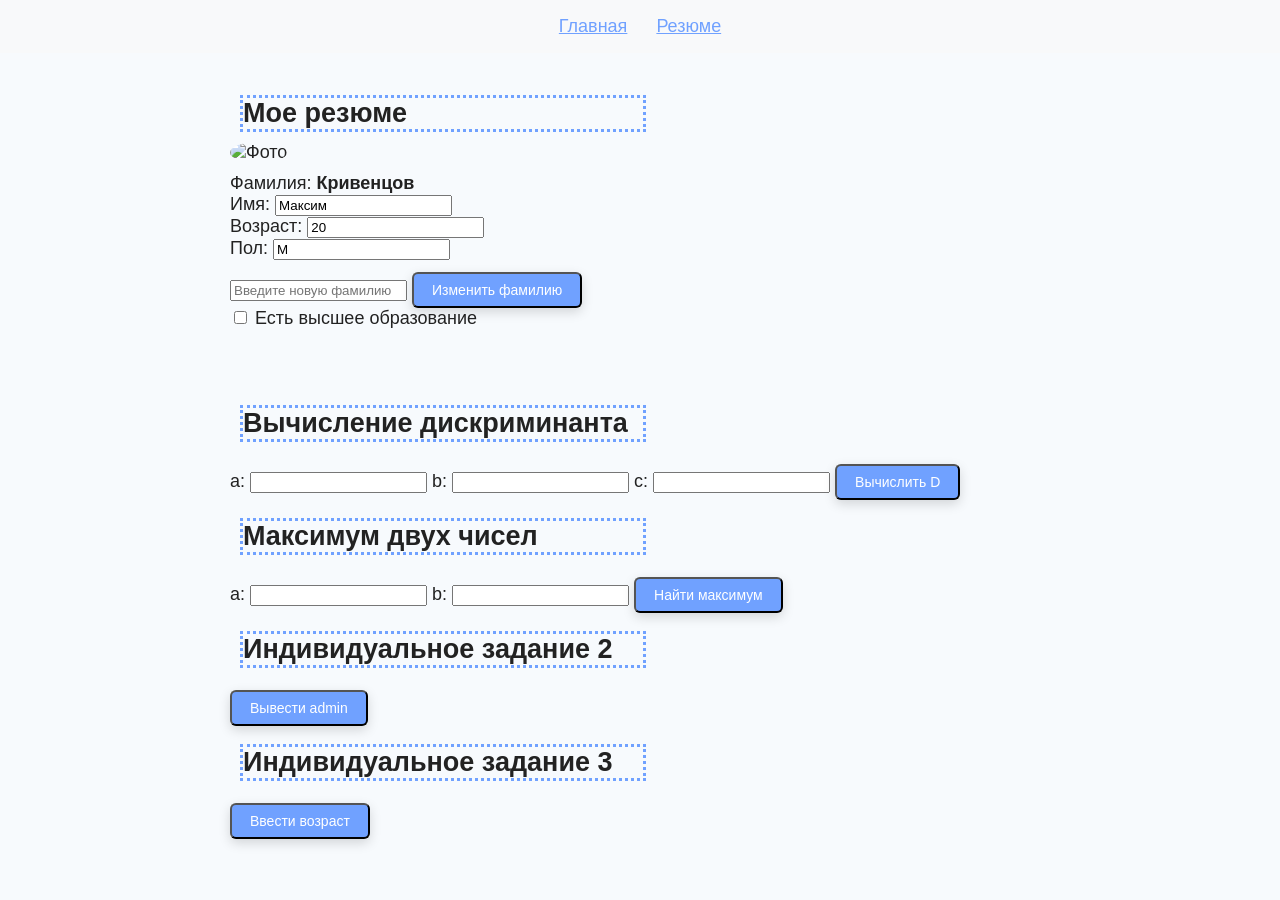
==== commit 924b5707: "Second" ====
--- a/index.html
+++ b/index.html
@@ -8,6 +8,11 @@
 		<link rel="stylesheet" href="style.css" />
 	</head>
 	<body>
+
+		<nav style="padding: 16px 0; text-align: center; background: #f8f9fa;">
+			<a href="index.html" style="margin:0 12px; color:#70a1ff; text-decoration:underline;">Главная</a>
+			<a href="second.html" style="margin:0 12px; color:#70a1ff; text-decoration:underline;">Резюме</a>
+		</nav>
 
 		<main>
 			<section id="resume-section">
--- a/style.css
+++ b/style.css
@@ -1,7 +1,153 @@
+/* ===== Стрелочный индикатор ===== */
+.arrow-indicator-wrap {
+    display: flex;
+    flex-direction: column;
+    align-items: center;
+    gap: 8px;
+    margin-bottom: 10px;
+}
+.arrow-range {
+    width: 260px;
+    accent-color: #70a1ff;
+    margin-bottom: 2px;
+}
+.arrow-scale {
+    display: flex;
+    justify-content: space-between;
+    width: 260px;
+    font-size: 0.98em;
+    color: #888;
+}
+.arrow-keyboard {
+    margin-top: 8px;
+}
+.arrow-keys {
+    display: grid;
+    grid-template-columns: repeat(5, 38px);
+    gap: 8px;
+}
+.arrow-key {
+    font-size: 1em;
+    padding: 8px 0;
+    border: none;
+    border-radius: 6px;
+    background: #e3eafc;
+    color: #222;
+    cursor: pointer;
+    transition: background 0.2s;
+}
+.arrow-key:hover {
+    background: #70a1ff;
+    color: #fff;
+}
+@media (max-width: 480px) {
+    .arrow-range, .arrow-scale {
+        width: 98vw;
+        min-width: 0;
+        max-width: 99vw;
+    }
+    .arrow-keys {
+        grid-template-columns: repeat(5, 1fr);
+    }
+}
+/* ===== Калькулятор ===== */
+.calculator {
+    display: flex;
+    flex-direction: column;
+    align-items: center;
+    gap: 18px;
+    margin-bottom: 8px;
+}
+.calc-inputs {
+    display: flex;
+    gap: 10px;
+    margin-bottom: 8px;
+    align-items: center;
+}
+.calc-field {
+    width: 70px;
+    font-size: 1.1em;
+    padding: 6px 8px;
+    border: 1px solid #dfe4ea;
+    border-radius: 6px;
+    text-align: right;
+    background: #f7fafd;
+    outline: none;
+    transition: border 0.2s;
+}
+.calc-field:focus {
+    border: 1.5px solid #70a1ff;
+}
+.calc-op {
+    font-size: 1.1em;
+    padding: 6px 10px;
+    border-radius: 6px;
+    border: 1px solid #dfe4ea;
+    background: #f7fafd;
+}
+.calc-keyboard {
+    margin-bottom: 8px;
+}
+.calc-keys {
+    display: grid;
+    grid-template-columns: repeat(3, 44px);
+    gap: 8px;
+}
+.calc-key {
+    font-size: 1.1em;
+    padding: 10px 0;
+    border: none;
+    border-radius: 6px;
+    background: #e3eafc;
+    color: #222;
+    cursor: pointer;
+    transition: background 0.2s;
+}
+.calc-key:hover {
+    background: #70a1ff;
+    color: #fff;
+}
+.calc-key-clear {
+    background: #ffeaa7;
+}
+.calc-key-clear:hover {
+    background: #fdcb6e;
+    color: #222;
+}
+.calc-key-switch {
+    background: #dff9fb;
+}
+.calc-key-switch:hover {
+    background: #2ed573;
+    color: #fff;
+}
+.calc-result {
+    min-height: 32px;
+    min-width: 120px;
+    background: #f7fafd;
+    border-radius: 6px;
+    border: 1px solid #dfe4ea;
+    margin-top: 8px;
+    font-size: 1.15em;
+    display: flex;
+    align-items: center;
+    justify-content: center;
+    transition: background 0.2s;
+}
+@media (max-width: 480px) {
+    .calc-inputs {
+        flex-direction: column;
+        gap: 6px;
+    }
+    .calc-keys {
+        grid-template-columns: repeat(3, 1fr);
+    }
+}
 body{
     font-size: 18px;
     font-family: 'Franklin Gothic Medium', 'Arial Narrow', Arial, sans-serif;
     color: #2ed573;
+    background: #fff;
 }
 button{
     font-size: 14px;
@@ -26,3 +172,160 @@
     padding: 0;
     width: 400px;
 }
+
+/* ====== Стили для second.html (резюме) ====== */
+body {
+    background: #f7fafd;
+    color: #222;
+    margin: 0;
+    padding: 0;
+    min-height: 100vh;
+}
+.header, .footer {
+    background: #fff;
+    box-shadow: 0 2px 8px rgba(0,0,0,0.04);
+    padding: 18px 0;
+    text-align: center;
+}
+.nav {
+    display: flex;
+    justify-content: center;
+    gap: 32px;
+}
+.nav__link {
+    color: #70a1ff;
+    text-decoration: none;
+    font-weight: 500;
+    font-size: 1.1em;
+    transition: color 0.2s;
+}
+.nav__link--active, .nav__link:hover {
+    color: #1e90ff;
+    text-decoration: underline;
+}
+main {
+    max-width: 820px;
+    margin: 0 auto;
+    padding: 32px 16px 24px 16px;
+}
+.section {
+    background: #fff;
+    border-radius: 14px;
+    box-shadow: 0 2px 12px rgba(0,0,0,0.06);
+    margin-bottom: 32px;
+    padding: 32px 24px;
+    transition: box-shadow 0.3s;
+}
+.section:hover {
+    box-shadow: 0 6px 24px rgba(112,161,255,0.10);
+}
+.about__actions {
+    margin-top: 18px;
+    display: flex;
+    gap: 16px;
+    flex-wrap: wrap;
+}
+.btn {
+    background: #70a1ff;
+    color: #fff;
+    border: none;
+    border-radius: 6px;
+    padding: 10px 22px;
+    font-size: 1em;
+    cursor: pointer;
+    transition: background 0.2s;
+    text-decoration: none;
+    display: inline-block;
+}
+.btn--secondary {
+    background: #2ed573;
+}
+.btn:hover {
+    background: #1e90ff;
+}
+.btn--secondary:hover {
+    background: #26b36c;
+}
+.experience-list, .education-list {
+    display: flex;
+    flex-direction: column;
+    gap: 18px;
+}
+.experience-item__header, .education-item {
+    display: flex;
+    flex-wrap: wrap;
+    gap: 12px 24px;
+    font-weight: 500;
+    margin-bottom: 4px;
+}
+.experience-item__role {
+    color: #1e90ff;
+}
+.experience-item__company {
+    color: #2ed573;
+}
+.experience-item__dates, .education-item__school {
+    color: #888;
+    font-size: 0.98em;
+}
+.skills-list {
+    display: grid;
+    grid-template-columns: repeat(auto-fit, minmax(220px, 1fr));
+    gap: 10px 24px;
+    padding-left: 18px;
+    margin: 0;
+}
+.skills-list li {
+    margin-bottom: 6px;
+    list-style: disc inside;
+}
+.contact-form {
+    display: flex;
+    flex-direction: column;
+    gap: 18px;
+    max-width: 420px;
+}
+.form-group {
+    display: flex;
+    flex-direction: column;
+    gap: 4px;
+}
+.form-error {
+    color: #e74c3c;
+    font-size: 0.95em;
+    min-height: 18px;
+}
+.footer {
+    margin-top: 32px;
+    font-size: 1em;
+    color: #888;
+    background: #f7fafd;
+    box-shadow: none;
+}
+.footer__link {
+    color: #70a1ff;
+    margin-left: 18px;
+    text-decoration: underline;
+}
+@media (max-width: 700px) {
+    main {
+        padding: 16px 4px;
+    }
+    .section {
+        padding: 18px 8px;
+    }
+    .skills-list {
+        grid-template-columns: 1fr;
+    }
+}
+@media (max-width: 480px) {
+    .header, .footer {
+        padding: 10px 0;
+    }
+    .section {
+        padding: 10px 2px;
+    }
+    h1, h2, h3 {
+        font-size: 1.2em;
+    }
+}
